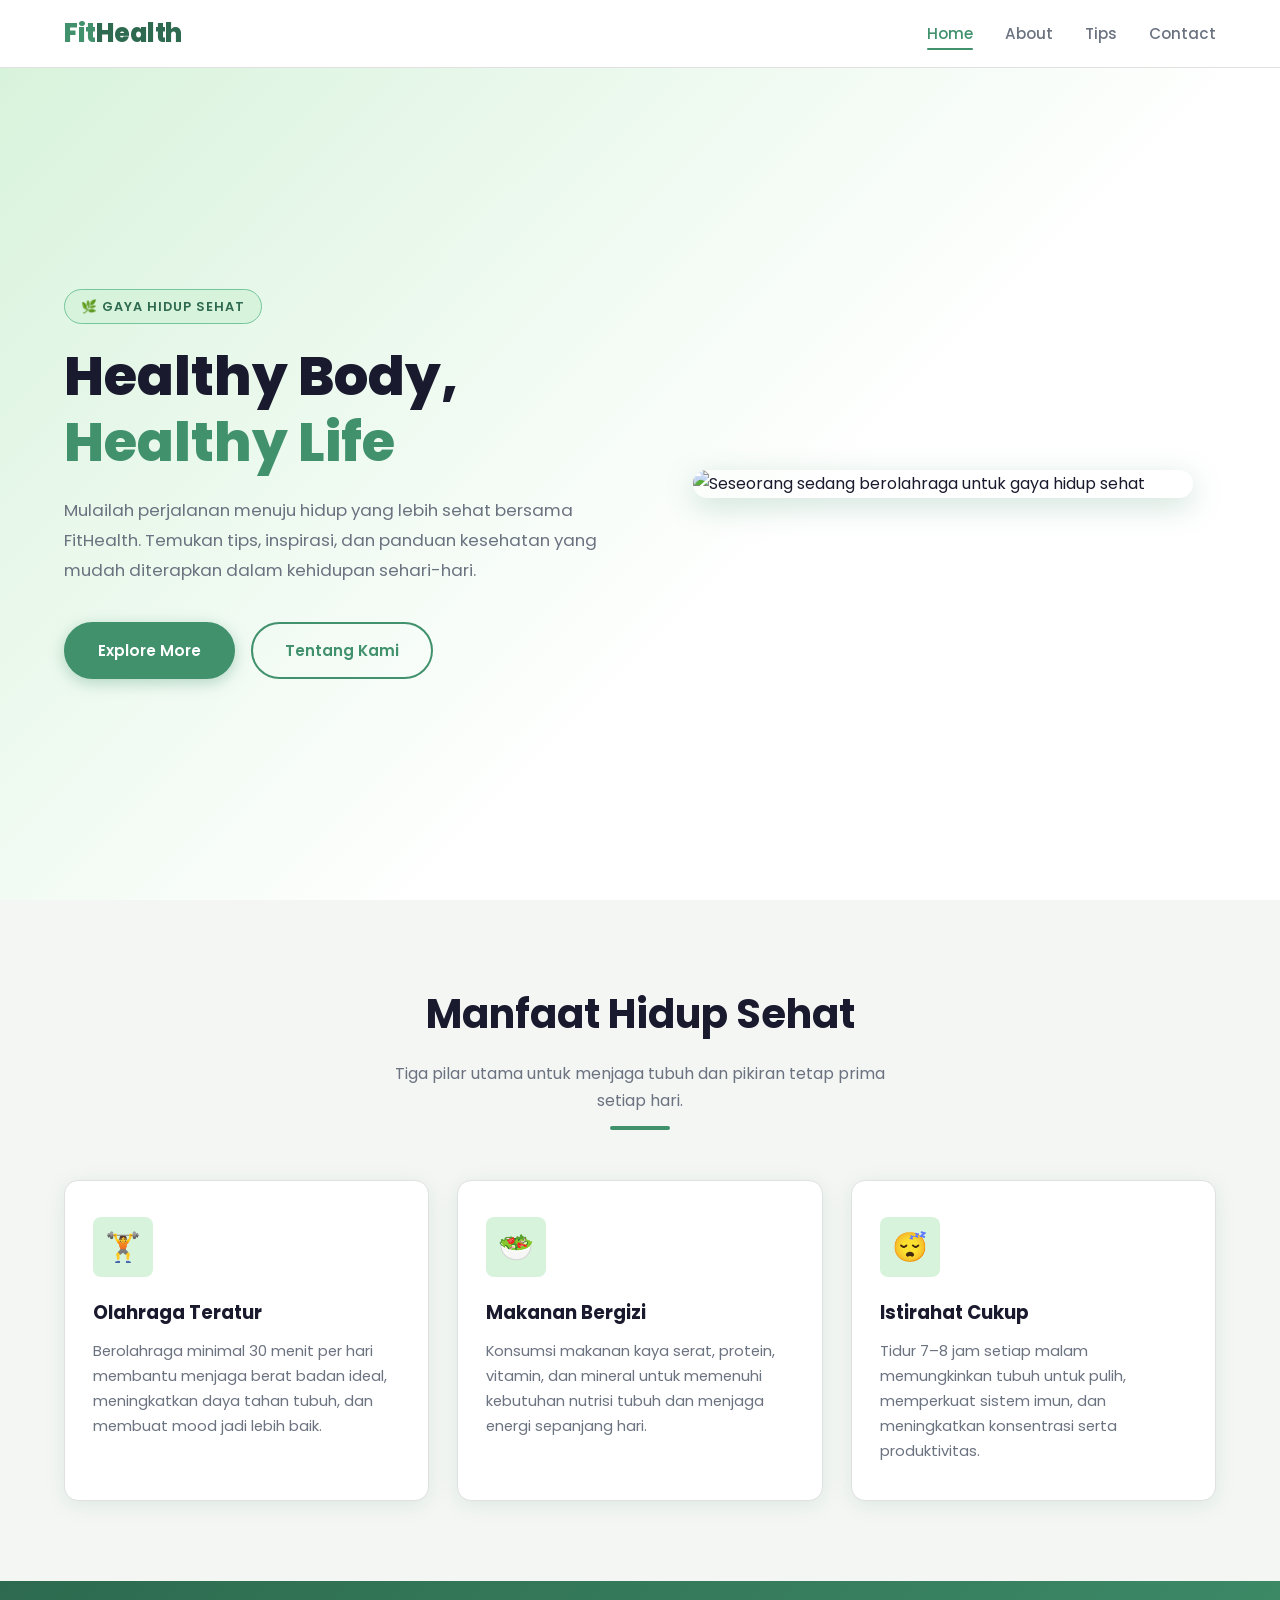
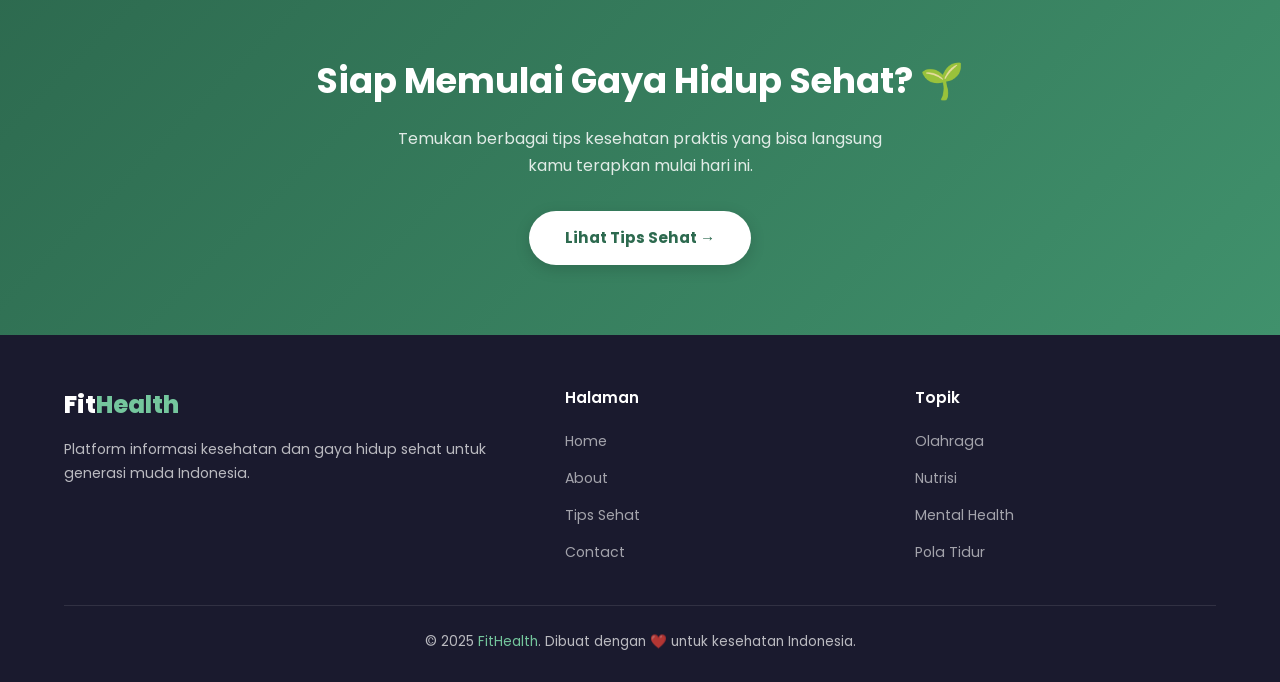
==== index.html @ b60442c7 "first commit" ====
<!DOCTYPE html>
<html lang="id">
<head>
  <meta charset="UTF-8" />
  <meta name="viewport" content="width=device-width, initial-scale=1.0" />
  <title>FitHealth - Healthy Body, Healthy Life</title>
  <!-- Favicon emoji -->
  <link rel="icon" href="data:image/svg+xml,<svg xmlns='http://www.w3.org/2000/svg' viewBox='0 0 100 100'><text y='.9em' font-size='90'>🌿</text></svg>" />
  <!-- Google Fonts -->
  <link rel="preconnect" href="https://fonts.googleapis.com" />
  <link rel="preconnect" href="https://fonts.gstatic.com" crossorigin />
  <link href="https://fonts.googleapis.com/css2?family=Poppins:wght@300;400;500;600;700;800&display=swap" rel="stylesheet" />
  <!-- File CSS utama -->
  <link rel="stylesheet" href="style.css" />
</head>
<body>

  <!-- =============================================
       NAVBAR
       ============================================= -->
  <nav class="navbar">
    <!-- Logo -->
    <a href="index.html" class="navbar-logo">Fit<span>Health</span></a>

    <!-- Menu navigasi -->
    <ul class="navbar-menu">
      <li><a href="index.html">Home</a></li>
      <li><a href="about.html">About</a></li>
      <li><a href="tips.html">Tips</a></li>
      <li><a href="contact.html">Contact</a></li>
    </ul>

    <!-- Tombol hamburger untuk mobile -->
    <div class="hamburger" aria-label="Toggle Menu">
      <span></span>
      <span></span>
      <span></span>
    </div>
  </nav>


  <!-- =============================================
       HERO SECTION
       ============================================= -->
  <section class="hero">
    <!-- Teks utama hero -->
    <div class="hero-content">
      <div class="hero-badge">🌿 Gaya Hidup Sehat</div>
      <h1>
        Healthy Body,<br />
        <span class="highlight">Healthy Life</span>
      </h1>
      <p>
        Mulailah perjalanan menuju hidup yang lebih sehat bersama FitHealth.
        Temukan tips, inspirasi, dan panduan kesehatan yang mudah diterapkan
        dalam kehidupan sehari-hari.
      </p>
      <!-- Tombol CTA -->
      <a href="tips.html" class="btn-primary">Explore More</a>
      <a href="about.html" class="btn-outline">Tentang Kami</a>
    </div>

    <!-- Gambar hero: foto orang berolahraga -->
    <div class="hero-image">
      <img
        src="https://images.unsplash.com/photo-1571019613454-1cb2f99b2d8b?w=600&q=80&fit=crop"
        alt="Seseorang sedang berolahraga untuk gaya hidup sehat"
        loading="eager"
      />
    </div>
  </section>


  <!-- =============================================
       SECTION: MANFAAT HIDUP SEHAT
       ============================================= -->
  <section class="benefits">
    <!-- Judul section -->
    <div class="section-title">
      <h2>Manfaat Hidup Sehat</h2>
      <p>Tiga pilar utama untuk menjaga tubuh dan pikiran tetap prima setiap hari.</p>
      <div class="section-line"></div>
    </div>

    <!-- 3 Card Manfaat -->
    <div class="cards-grid">

      <!-- Card 1: Olahraga -->
      <div class="card">
        <div class="card-icon">🏋️</div>
        <h3>Olahraga Teratur</h3>
        <p>
          Berolahraga minimal 30 menit per hari membantu menjaga berat badan ideal,
          meningkatkan daya tahan tubuh, dan membuat mood jadi lebih baik.
        </p>
      </div>

      <!-- Card 2: Nutrisi -->
      <div class="card">
        <div class="card-icon">🥗</div>
        <h3>Makanan Bergizi</h3>
        <p>
          Konsumsi makanan kaya serat, protein, vitamin, dan mineral untuk memenuhi
          kebutuhan nutrisi tubuh dan menjaga energi sepanjang hari.
        </p>
      </div>

      <!-- Card 3: Istirahat -->
      <div class="card">
        <div class="card-icon">😴</div>
        <h3>Istirahat Cukup</h3>
        <p>
          Tidur 7–8 jam setiap malam memungkinkan tubuh untuk pulih, memperkuat
          sistem imun, dan meningkatkan konsentrasi serta produktivitas.
        </p>
      </div>

    </div>
  </section>


  <!-- =============================================
       SECTION: CALL TO ACTION (CTA Kecil)
       ============================================= -->
  <section style="background: linear-gradient(135deg, var(--green-dark), var(--green-main)); color: white; text-align: center; padding: 70px 5%;">
    <h2 style="font-size: clamp(1.6rem, 3vw, 2.2rem); font-weight: 700; margin-bottom: 14px;">
      Siap Memulai Gaya Hidup Sehat? 🌱
    </h2>
    <p style="font-size: 1rem; opacity: 0.85; max-width: 500px; margin: 0 auto 32px;">
      Temukan berbagai tips kesehatan praktis yang bisa langsung kamu terapkan mulai hari ini.
    </p>
    <a href="tips.html" style="
      display: inline-block;
      background: white;
      color: var(--green-dark);
      font-family: var(--font);
      font-weight: 700;
      font-size: 0.95rem;
      padding: 14px 36px;
      border-radius: 50px;
      transition: all 0.3s ease;
      box-shadow: 0 4px 15px rgba(0,0,0,0.15);
    "
    onmouseover="this.style.transform='translateY(-3px)'; this.style.boxShadow='0 8px 25px rgba(0,0,0,0.2)'"
    onmouseout="this.style.transform='translateY(0)'; this.style.boxShadow='0 4px 15px rgba(0,0,0,0.15)'">
      Lihat Tips Sehat →
    </a>
  </section>


  <!-- =============================================
       FOOTER
       ============================================= -->
  <footer>
    <div class="footer-top">
      <!-- Brand -->
      <div class="footer-brand">
        <div class="logo">Fit<span>Health</span></div>
        <p>Platform informasi kesehatan dan gaya hidup sehat untuk generasi muda Indonesia.</p>
      </div>

      <!-- Navigasi -->
      <div class="footer-col">
        <h4>Halaman</h4>
        <ul>
          <li><a href="index.html">Home</a></li>
          <li><a href="about.html">About</a></li>
          <li><a href="tips.html">Tips Sehat</a></li>
          <li><a href="contact.html">Contact</a></li>
        </ul>
      </div>

      <!-- Topik -->
      <div class="footer-col">
        <h4>Topik</h4>
        <ul>
          <li><a href="tips.html">Olahraga</a></li>
          <li><a href="tips.html">Nutrisi</a></li>
          <li><a href="tips.html">Mental Health</a></li>
          <li><a href="tips.html">Pola Tidur</a></li>
        </ul>
      </div>
    </div>

    <!-- Copyright -->
    <div class="footer-bottom">
      <p>&copy; 2025 <span>FitHealth</span>. Dibuat dengan ❤️ untuk kesehatan Indonesia.</p>
    </div>
  </footer>


  <!-- File JavaScript utama -->
  <script src="script.js"></script>
</body>
</html>
---- style.css ----
/* =============================================
   FitHealth - Main Stylesheet
   Warna utama: Hijau, Putih, Abu-abu muda
   Font: Poppins (Google Fonts)
   ============================================= */

/* --- Import Font --- */
@import url('https://fonts.googleapis.com/css2?family=Poppins:wght@300;400;500;600;700;800&display=swap');

/* --- CSS Variables (Variabel Warna & Font) --- */
:root {
  --green-dark:    #2d6a4f;
  --green-main:    #40916c;
  --green-light:   #74c69d;
  --green-pale:    #d8f3dc;
  --white:         #ffffff;
  --gray-light:    #f4f6f4;
  --gray-mid:      #e0e0e0;
  --gray-text:     #6b7280;
  --dark:          #1a1a2e;
  --shadow:        0 4px 20px rgba(64, 145, 108, 0.12);
  --shadow-hover:  0 8px 30px rgba(64, 145, 108, 0.25);
  --radius:        14px;
  --radius-sm:     8px;
  --transition:    all 0.3s ease;
  --font:          'Poppins', sans-serif;
}

/* --- Reset & Base --- */
*, *::before, *::after {
  margin: 0;
  padding: 0;
  box-sizing: border-box;
}

html {
  scroll-behavior: smooth;
}

body {
  font-family: var(--font);
  background-color: var(--white);
  color: var(--dark);
  line-height: 1.7;
  overflow-x: hidden;
}

img {
  max-width: 100%;
  display: block;
}

a {
  text-decoration: none;
  color: inherit;
}

ul {
  list-style: none;
}

/* =============================================
   NAVBAR
   ============================================= */
.navbar {
  position: sticky;
  top: 0;
  z-index: 1000;
  background: rgba(255, 255, 255, 0.95);
  backdrop-filter: blur(10px);
  -webkit-backdrop-filter: blur(10px);
  border-bottom: 1px solid var(--gray-mid);
  padding: 0 5%;
  display: flex;
  align-items: center;
  justify-content: space-between;
  height: 68px;
  transition: var(--transition);
}

/* Efek navbar saat di-scroll (ditambah via JS) */
.navbar.scrolled {
  box-shadow: 0 2px 20px rgba(0, 0, 0, 0.08);
}

/* Logo */
.navbar-logo {
  font-size: 1.6rem;
  font-weight: 800;
  color: var(--green-main);
  letter-spacing: -0.5px;
}

.navbar-logo span {
  color: var(--green-dark);
}

/* Menu navigasi */
.navbar-menu {
  display: flex;
  gap: 2rem;
  align-items: center;
}

.navbar-menu a {
  font-size: 0.95rem;
  font-weight: 500;
  color: var(--gray-text);
  padding: 6px 0;
  position: relative;
  transition: var(--transition);
}

/* Garis bawah aktif/hover pada menu */
.navbar-menu a::after {
  content: '';
  position: absolute;
  bottom: 0;
  left: 0;
  width: 0;
  height: 2px;
  background: var(--green-main);
  border-radius: 2px;
  transition: width 0.3s ease;
}

.navbar-menu a:hover,
.navbar-menu a.active {
  color: var(--green-main);
}

.navbar-menu a:hover::after,
.navbar-menu a.active::after {
  width: 100%;
}

/* Hamburger menu (mobile) */
.hamburger {
  display: none;
  flex-direction: column;
  gap: 5px;
  cursor: pointer;
  padding: 4px;
}

.hamburger span {
  display: block;
  width: 25px;
  height: 3px;
  background: var(--green-dark);
  border-radius: 3px;
  transition: var(--transition);
}

/* Animasi hamburger saat terbuka */
.hamburger.open span:nth-child(1) {
  transform: translateY(8px) rotate(45deg);
}

.hamburger.open span:nth-child(2) {
  opacity: 0;
}

.hamburger.open span:nth-child(3) {
  transform: translateY(-8px) rotate(-45deg);
}

/* =============================================
   HERO SECTION (index.html)
   ============================================= */
.hero {
  min-height: calc(100vh - 68px);
  background: linear-gradient(135deg, var(--green-pale) 0%, var(--white) 60%);
  display: flex;
  align-items: center;
  padding: 60px 5%;
  gap: 60px;
}

.hero-content {
  flex: 1;
  max-width: 560px;
}

.hero-badge {
  display: inline-block;
  background: var(--green-pale);
  color: var(--green-dark);
  font-size: 0.8rem;
  font-weight: 600;
  letter-spacing: 1px;
  text-transform: uppercase;
  padding: 6px 16px;
  border-radius: 50px;
  margin-bottom: 20px;
  border: 1px solid var(--green-light);
}

.hero h1 {
  font-size: clamp(2.2rem, 5vw, 3.4rem);
  font-weight: 800;
  line-height: 1.2;
  color: var(--dark);
  margin-bottom: 20px;
}

.hero h1 .highlight {
  color: var(--green-main);
}

.hero p {
  font-size: 1.05rem;
  color: var(--gray-text);
  margin-bottom: 36px;
  line-height: 1.8;
}

/* Tombol CTA */
.btn-primary {
  display: inline-block;
  background: var(--green-main);
  color: var(--white);
  font-family: var(--font);
  font-size: 0.95rem;
  font-weight: 600;
  padding: 14px 32px;
  border-radius: 50px;
  border: 2px solid var(--green-main);
  cursor: pointer;
  transition: var(--transition);
  box-shadow: 0 4px 15px rgba(64, 145, 108, 0.35);
}

.btn-primary:hover {
  background: var(--green-dark);
  border-color: var(--green-dark);
  transform: translateY(-2px);
  box-shadow: 0 8px 25px rgba(64, 145, 108, 0.4);
}

.btn-outline {
  display: inline-block;
  background: transparent;
  color: var(--green-main);
  font-family: var(--font);
  font-size: 0.95rem;
  font-weight: 600;
  padding: 14px 32px;
  border-radius: 50px;
  border: 2px solid var(--green-main);
  cursor: pointer;
  transition: var(--transition);
  margin-left: 12px;
}

.btn-outline:hover {
  background: var(--green-pale);
  transform: translateY(-2px);
}

/* Gambar hero */
.hero-image {
  flex: 1;
  display: flex;
  justify-content: center;
  align-items: center;
}

.hero-image img {
  width: 100%;
  max-width: 500px;
  border-radius: 24px;
  box-shadow: var(--shadow-hover);
  object-fit: cover;
}

/* Ilustrasi SVG hero (jika tidak ada gambar) */
.hero-illustration {
  width: 100%;
  max-width: 480px;
  background: linear-gradient(135deg, var(--green-pale), var(--green-light));
  border-radius: 24px;
  aspect-ratio: 4/3;
  display: flex;
  align-items: center;
  justify-content: center;
  font-size: 8rem;
  box-shadow: var(--shadow-hover);
}

/* =============================================
   SECTION UMUM
   ============================================= */
section {
  padding: 80px 5%;
}

.section-title {
  text-align: center;
  margin-bottom: 50px;
}

.section-title h2 {
  font-size: clamp(1.8rem, 3.5vw, 2.5rem);
  font-weight: 700;
  color: var(--dark);
  margin-bottom: 12px;
}

.section-title p {
  font-size: 1rem;
  color: var(--gray-text);
  max-width: 520px;
  margin: 0 auto;
}

.section-line {
  width: 60px;
  height: 4px;
  background: var(--green-main);
  border-radius: 4px;
  margin: 12px auto 0;
}

/* =============================================
   CARDS (Manfaat & Tips)
   ============================================= */
.cards-grid {
  display: grid;
  grid-template-columns: repeat(auto-fit, minmax(280px, 1fr));
  gap: 28px;
}

.card {
  background: var(--white);
  border-radius: var(--radius);
  padding: 36px 28px;
  box-shadow: var(--shadow);
  border: 1px solid var(--gray-mid);
  transition: var(--transition);
  /* Animasi muncul saat scroll */
  opacity: 0;
  transform: translateY(30px);
}

/* Class ditambahkan oleh JS saat card terlihat */
.card.visible {
  opacity: 1;
  transform: translateY(0);
  transition: opacity 0.5s ease, transform 0.5s ease, box-shadow 0.3s ease;
}

.card:hover {
  transform: translateY(-6px);
  box-shadow: var(--shadow-hover);
  border-color: var(--green-light);
}

.card-icon {
  width: 60px;
  height: 60px;
  background: var(--green-pale);
  border-radius: var(--radius-sm);
  display: flex;
  align-items: center;
  justify-content: center;
  font-size: 1.8rem;
  margin-bottom: 20px;
  transition: var(--transition);
}

.card:hover .card-icon {
  background: var(--green-light);
  transform: scale(1.1);
}

.card h3 {
  font-size: 1.15rem;
  font-weight: 700;
  color: var(--dark);
  margin-bottom: 10px;
}

.card p {
  font-size: 0.92rem;
  color: var(--gray-text);
  line-height: 1.7;
}

/* =============================================
   BENEFITS SECTION (Latar abu-abu muda)
   ============================================= */
.benefits {
  background: var(--gray-light);
}

/* =============================================
   ABOUT PAGE
   ============================================= */
.page-hero {
  background: linear-gradient(135deg, var(--green-dark) 0%, var(--green-main) 100%);
  color: var(--white);
  padding: 80px 5% 60px;
  text-align: center;
}

.page-hero h1 {
  font-size: clamp(2rem, 4vw, 3rem);
  font-weight: 800;
  margin-bottom: 14px;
}

.page-hero p {
  font-size: 1.05rem;
  opacity: 0.85;
  max-width: 540px;
  margin: 0 auto;
}

/* Konten about */
.about-content {
  display: flex;
  align-items: center;
  gap: 60px;
  padding: 80px 5%;
}

.about-text {
  flex: 1;
}

.about-text h2 {
  font-size: 1.9rem;
  font-weight: 700;
  color: var(--dark);
  margin-bottom: 16px;
}

.about-text h2 span {
  color: var(--green-main);
}

.about-text p {
  font-size: 0.97rem;
  color: var(--gray-text);
  margin-bottom: 16px;
  line-height: 1.8;
}

.about-image {
  flex: 1;
  display: flex;
  justify-content: center;
}

.about-image .img-box {
  width: 100%;
  max-width: 420px;
  aspect-ratio: 1;
  background: linear-gradient(135deg, var(--green-pale), var(--green-light));
  border-radius: 24px;
  display: flex;
  align-items: center;
  justify-content: center;
  font-size: 7rem;
  box-shadow: var(--shadow-hover);
}

/* Stats kecil */
.about-stats {
  display: grid;
  grid-template-columns: repeat(3, 1fr);
  gap: 24px;
  padding: 50px 5%;
  background: var(--gray-light);
  text-align: center;
}

.stat-item h3 {
  font-size: 2rem;
  font-weight: 800;
  color: var(--green-main);
}

.stat-item p {
  font-size: 0.88rem;
  color: var(--gray-text);
  margin-top: 4px;
}

/* =============================================
   TIPS PAGE
   ============================================= */
.tips-grid {
  display: grid;
  grid-template-columns: repeat(auto-fit, minmax(260px, 1fr));
  gap: 28px;
  padding: 60px 5%;
}

.tip-card {
  background: var(--white);
  border-radius: var(--radius);
  padding: 32px 24px;
  box-shadow: var(--shadow);
  border: 1px solid var(--gray-mid);
  border-top: 4px solid var(--green-main);
  transition: var(--transition);
  opacity: 0;
  transform: translateY(30px);
}

.tip-card.visible {
  opacity: 1;
  transform: translateY(0);
  transition: opacity 0.5s ease, transform 0.5s ease, box-shadow 0.3s ease;
}

.tip-card:hover {
  transform: translateY(-8px);
  box-shadow: var(--shadow-hover);
  border-top-color: var(--green-dark);
}

.tip-card .tip-number {
  font-size: 0.78rem;
  font-weight: 700;
  color: var(--green-main);
  letter-spacing: 1.5px;
  text-transform: uppercase;
  margin-bottom: 8px;
}

.tip-card .tip-icon {
  font-size: 2.5rem;
  margin-bottom: 16px;
}

.tip-card h3 {
  font-size: 1.1rem;
  font-weight: 700;
  color: var(--dark);
  margin-bottom: 10px;
}

.tip-card p {
  font-size: 0.9rem;
  color: var(--gray-text);
  line-height: 1.7;
}

/* =============================================
   CONTACT PAGE
   ============================================= */
.contact-wrapper {
  display: grid;
  grid-template-columns: 1fr 1.5fr;
  gap: 60px;
  padding: 80px 5%;
  align-items: start;
}

.contact-info h2 {
  font-size: 1.8rem;
  font-weight: 700;
  color: var(--dark);
  margin-bottom: 14px;
}

.contact-info h2 span {
  color: var(--green-main);
}

.contact-info p {
  font-size: 0.95rem;
  color: var(--gray-text);
  line-height: 1.8;
  margin-bottom: 28px;
}

.contact-detail {
  display: flex;
  flex-direction: column;
  gap: 16px;
  margin-bottom: 32px;
}

.contact-detail-item {
  display: flex;
  align-items: center;
  gap: 14px;
}

.contact-detail-item .icon {
  width: 44px;
  height: 44px;
  background: var(--green-pale);
  border-radius: var(--radius-sm);
  display: flex;
  align-items: center;
  justify-content: center;
  font-size: 1.2rem;
  flex-shrink: 0;
}

.contact-detail-item span {
  font-size: 0.92rem;
  color: var(--gray-text);
}

/* Sosial media */
.social-links {
  display: flex;
  gap: 12px;
}

.social-link {
  width: 42px;
  height: 42px;
  background: var(--gray-light);
  border-radius: 50%;
  display: flex;
  align-items: center;
  justify-content: center;
  font-size: 1.1rem;
  transition: var(--transition);
  border: 1px solid var(--gray-mid);
  cursor: pointer;
}

.social-link:hover {
  background: var(--green-main);
  color: var(--white);
  transform: translateY(-3px);
  box-shadow: 0 6px 15px rgba(64, 145, 108, 0.35);
}

/* Form */
.contact-form {
  background: var(--white);
  border-radius: var(--radius);
  padding: 40px;
  box-shadow: var(--shadow);
  border: 1px solid var(--gray-mid);
}

.form-group {
  margin-bottom: 22px;
}

.form-group label {
  display: block;
  font-size: 0.88rem;
  font-weight: 600;
  color: var(--dark);
  margin-bottom: 8px;
}

.form-group input,
.form-group textarea {
  width: 100%;
  padding: 13px 16px;
  border: 1.5px solid var(--gray-mid);
  border-radius: var(--radius-sm);
  font-family: var(--font);
  font-size: 0.93rem;
  color: var(--dark);
  background: var(--gray-light);
  transition: var(--transition);
  outline: none;
  resize: vertical;
}

.form-group input:focus,
.form-group textarea:focus {
  border-color: var(--green-main);
  background: var(--white);
  box-shadow: 0 0 0 3px rgba(64, 145, 108, 0.1);
}

.form-group textarea {
  min-height: 130px;
}

/* Tombol submit */
.btn-submit {
  width: 100%;
  padding: 15px;
  background: var(--green-main);
  color: var(--white);
  font-family: var(--font);
  font-size: 1rem;
  font-weight: 600;
  border: none;
  border-radius: 50px;
  cursor: pointer;
  transition: var(--transition);
  box-shadow: 0 4px 15px rgba(64, 145, 108, 0.3);
}

.btn-submit:hover {
  background: var(--green-dark);
  transform: translateY(-2px);
  box-shadow: 0 8px 25px rgba(64, 145, 108, 0.4);
}

.btn-submit:active {
  transform: translateY(0);
}

/* =============================================
   FOOTER
   ============================================= */
footer {
  background: var(--dark);
  color: rgba(255, 255, 255, 0.7);
  padding: 50px 5% 28px;
}

.footer-top {
  display: grid;
  grid-template-columns: 1.5fr 1fr 1fr;
  gap: 50px;
  margin-bottom: 40px;
}

.footer-brand .logo {
  font-size: 1.5rem;
  font-weight: 800;
  color: var(--white);
  margin-bottom: 12px;
}

.footer-brand .logo span {
  color: var(--green-light);
}

.footer-brand p {
  font-size: 0.88rem;
  line-height: 1.7;
}

.footer-col h4 {
  font-size: 0.95rem;
  font-weight: 600;
  color: var(--white);
  margin-bottom: 16px;
}

.footer-col ul {
  display: flex;
  flex-direction: column;
  gap: 10px;
}

.footer-col ul a {
  font-size: 0.88rem;
  color: rgba(255, 255, 255, 0.6);
  transition: var(--transition);
}

.footer-col ul a:hover {
  color: var(--green-light);
  padding-left: 4px;
}

.footer-bottom {
  border-top: 1px solid rgba(255, 255, 255, 0.1);
  padding-top: 24px;
  text-align: center;
  font-size: 0.85rem;
}

.footer-bottom span {
  color: var(--green-light);
}

/* =============================================
   ALERT / NOTIFIKASI
   ============================================= */
.alert-toast {
  position: fixed;
  bottom: 30px;
  right: 30px;
  background: var(--green-dark);
  color: var(--white);
  padding: 16px 24px;
  border-radius: var(--radius-sm);
  font-size: 0.92rem;
  font-weight: 500;
  box-shadow: 0 8px 25px rgba(0,0,0,0.2);
  z-index: 9999;
  display: flex;
  align-items: center;
  gap: 10px;
  /* Animasi muncul */
  animation: slideInToast 0.4s ease forwards;
}

@keyframes slideInToast {
  from { opacity: 0; transform: translateX(60px); }
  to   { opacity: 1; transform: translateX(0); }
}

.alert-toast.hide {
  animation: slideOutToast 0.4s ease forwards;
}

@keyframes slideOutToast {
  from { opacity: 1; transform: translateX(0); }
  to   { opacity: 0; transform: translateX(60px); }
}

/* =============================================
   RESPONSIVE - MOBILE
   ============================================= */
@media (max-width: 768px) {
  /* Navbar mobile */
  .hamburger {
    display: flex;
  }

  .navbar-menu {
    position: fixed;
    top: 68px;
    left: 0;
    right: 0;
    background: var(--white);
    flex-direction: column;
    padding: 24px 5%;
    gap: 0;
    border-bottom: 1px solid var(--gray-mid);
    box-shadow: 0 8px 20px rgba(0,0,0,0.08);
    /* Sembunyikan menu mobile secara default */
    display: none;
  }

  .navbar-menu.open {
    display: flex;
  }

  .navbar-menu a {
    padding: 14px 0;
    border-bottom: 1px solid var(--gray-mid);
    width: 100%;
  }

  .navbar-menu a:last-child {
    border-bottom: none;
  }

  /* Hero mobile */
  .hero {
    flex-direction: column;
    padding: 50px 5%;
    text-align: center;
    min-height: auto;
    gap: 40px;
  }

  .hero-content {
    max-width: 100%;
  }

  .btn-outline {
    margin-left: 0;
    margin-top: 12px;
    display: block;
    text-align: center;
  }

  /* About mobile */
  .about-content {
    flex-direction: column;
    padding: 50px 5%;
    gap: 36px;
  }

  .about-stats {
    grid-template-columns: 1fr;
  }

  /* Contact mobile */
  .contact-wrapper {
    grid-template-columns: 1fr;
    padding: 50px 5%;
    gap: 36px;
  }

  /* Footer mobile */
  .footer-top {
    grid-template-columns: 1fr;
    gap: 28px;
  }
}
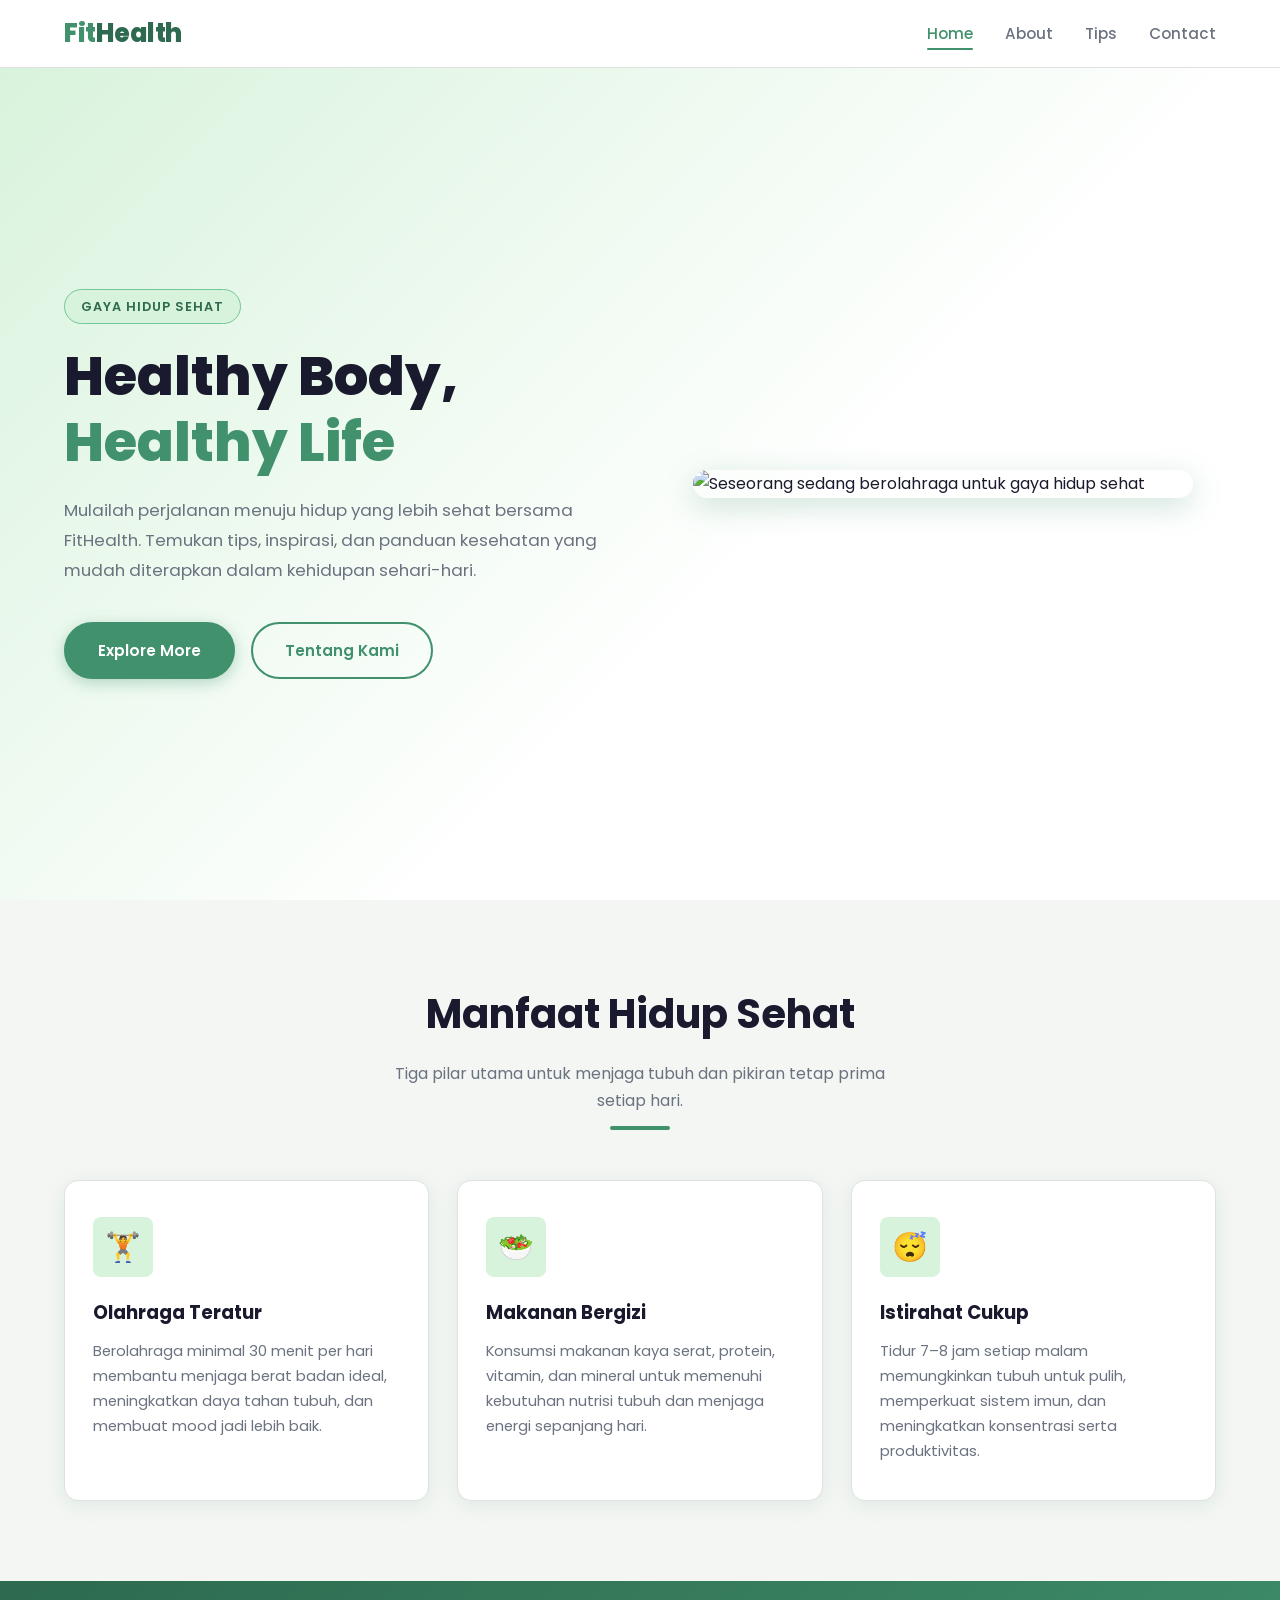
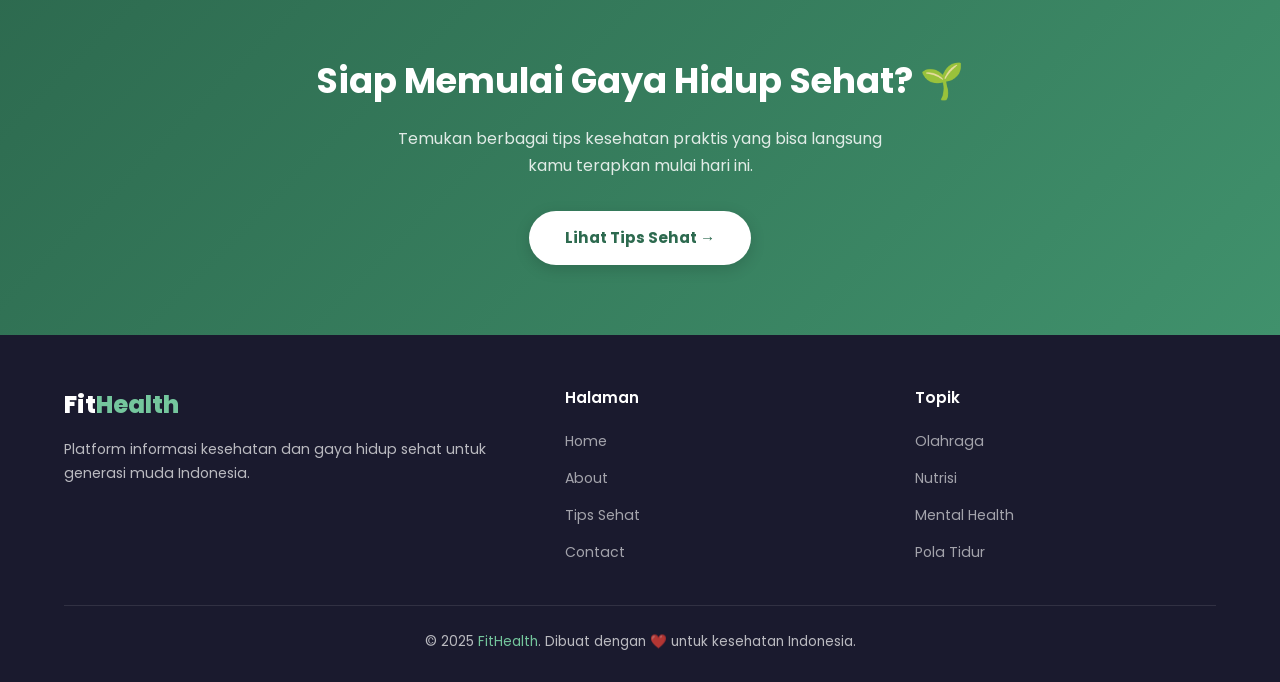
==== commit ee53d28a: "index" ====
--- a/index.html
+++ b/index.html
@@ -45,7 +45,7 @@
   <section class="hero">
     <!-- Teks utama hero -->
     <div class="hero-content">
-      <div class="hero-badge">🌿 Gaya Hidup Sehat</div>
+      <div class="hero-badge"> Gaya Hidup Sehat</div>
       <h1>
         Healthy Body,<br />
         <span class="highlight">Healthy Life</span>
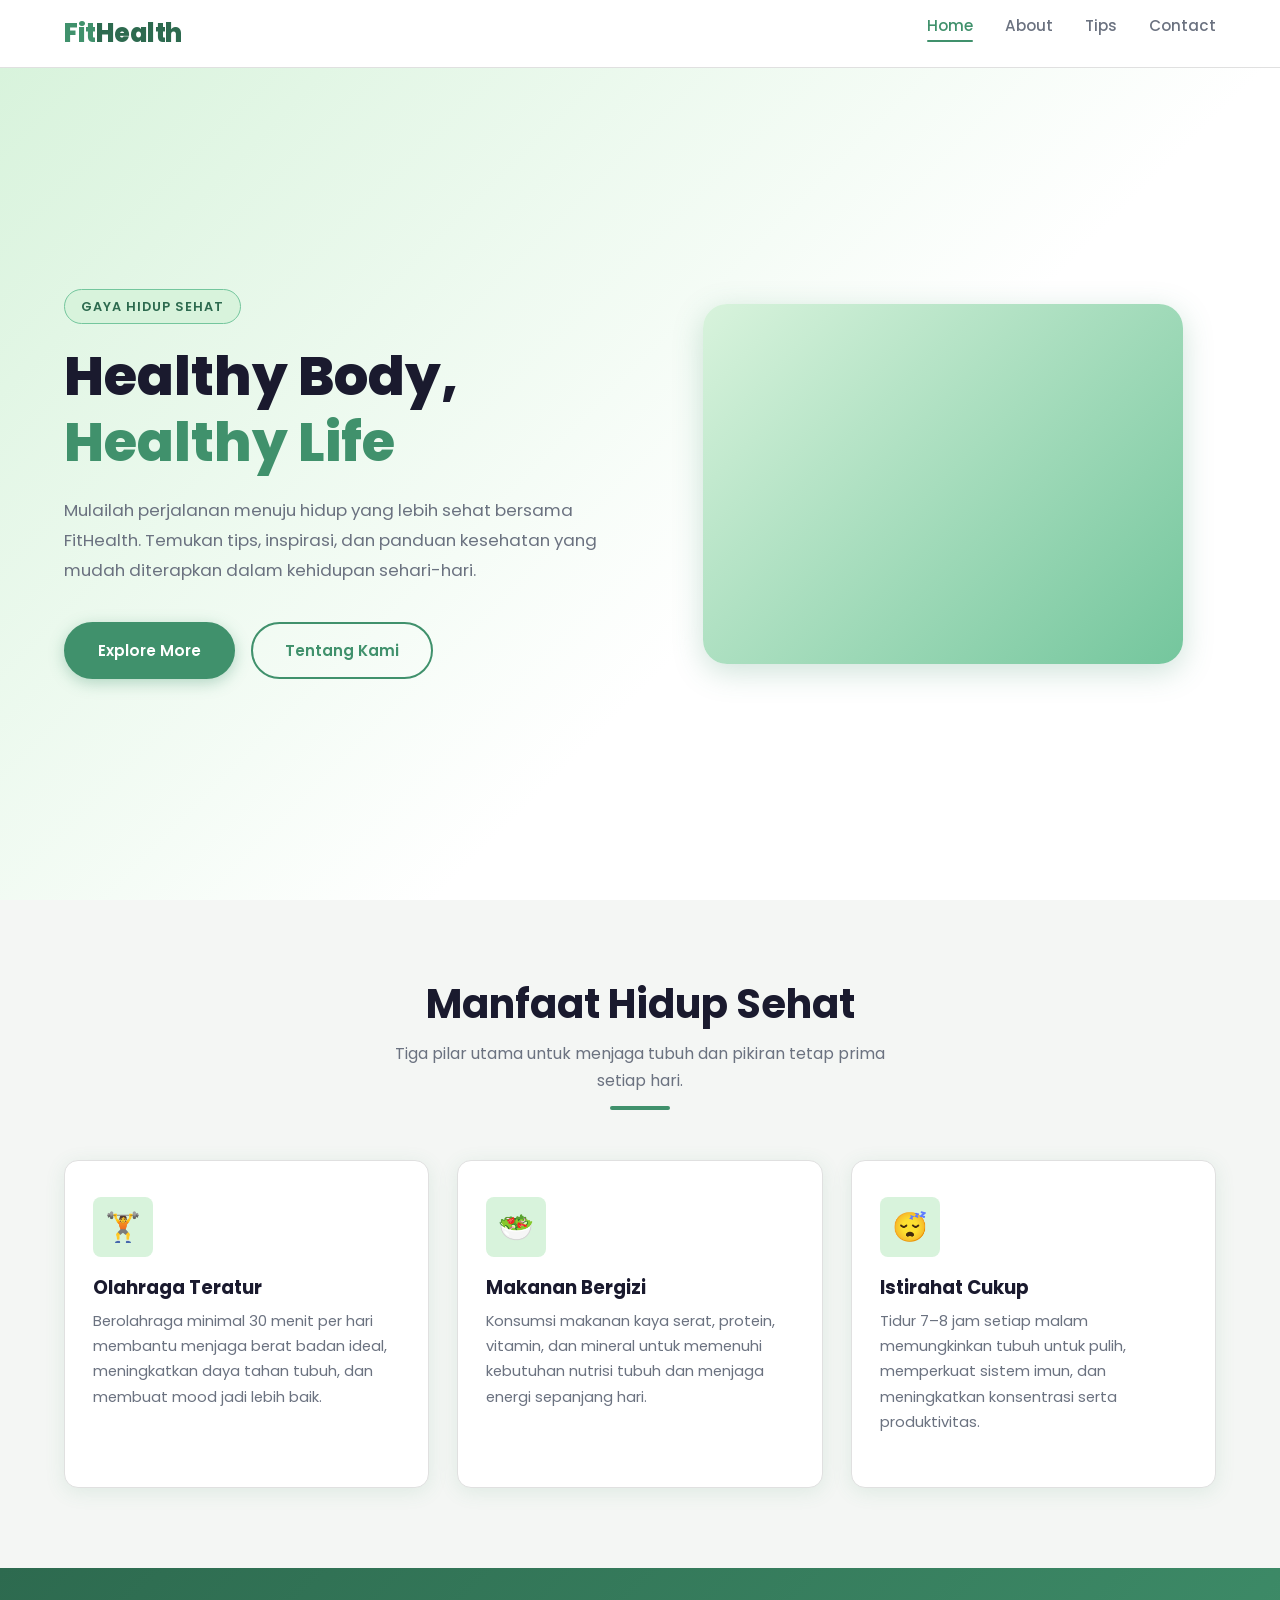
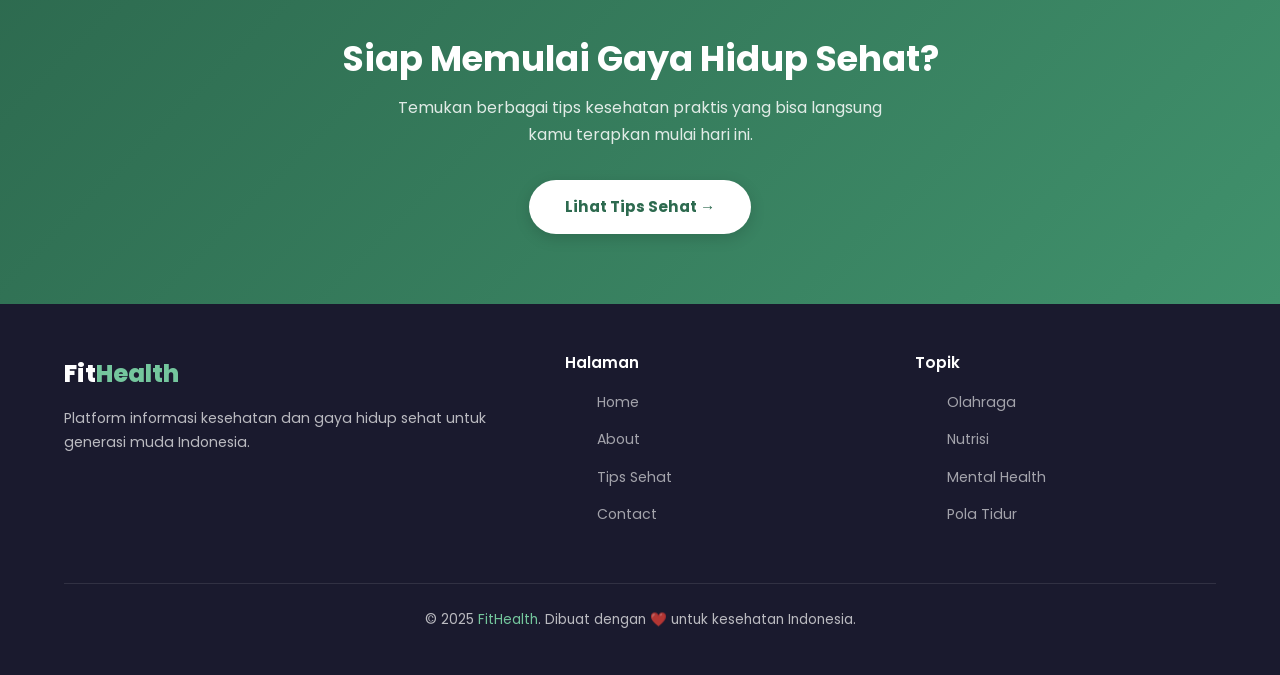
==== commit 134c918c: "index" ====
--- a/index.html
+++ b/index.html
@@ -10,19 +10,16 @@
   <link rel="preconnect" href="https://fonts.googleapis.com" />
   <link rel="preconnect" href="https://fonts.gstatic.com" crossorigin />
   <link href="https://fonts.googleapis.com/css2?family=Poppins:wght@300;400;500;600;700;800&display=swap" rel="stylesheet" />
+  <link href="https://cdn.jsdelivr.net/npm/bootstrap@5.3.8/dist/css/bootstrap.min.css" rel="stylesheet" integrity="sha384-sRIl4kxILFvY47J16cr9ZwB07vP4J8+LH7qKQnuqkuIAvNWLzeN8tE5YBujZqJLB" crossorigin="anonymous">
   <!-- File CSS utama -->
   <link rel="stylesheet" href="style.css" />
 </head>
 <body>
 
-  <!-- =============================================
-       NAVBAR
-       ============================================= -->
-  <nav class="navbar">
-    <!-- Logo -->
+  <nav class="navbar text-white">
+
     <a href="index.html" class="navbar-logo">Fit<span>Health</span></a>
 
-    <!-- Menu navigasi -->
     <ul class="navbar-menu">
       <li><a href="index.html">Home</a></li>
       <li><a href="about.html">About</a></li>
@@ -30,7 +27,6 @@
       <li><a href="contact.html">Contact</a></li>
     </ul>
 
-    <!-- Tombol hamburger untuk mobile -->
     <div class="hamburger" aria-label="Toggle Menu">
       <span></span>
       <span></span>
@@ -39,9 +35,6 @@
   </nav>
 
 
-  <!-- =============================================
-       HERO SECTION
-       ============================================= -->
   <section class="hero">
     <!-- Teks utama hero -->
     <div class="hero-content">
@@ -55,37 +48,28 @@
         Temukan tips, inspirasi, dan panduan kesehatan yang mudah diterapkan
         dalam kehidupan sehari-hari.
       </p>
-      <!-- Tombol CTA -->
+
       <a href="tips.html" class="btn-primary">Explore More</a>
       <a href="about.html" class="btn-outline">Tentang Kami</a>
     </div>
 
-    <!-- Gambar hero: foto orang berolahraga -->
     <div class="hero-image">
-      <img
-        src="https://images.unsplash.com/photo-1571019613454-1cb2f99b2d8b?w=600&q=80&fit=crop"
-        alt="Seseorang sedang berolahraga untuk gaya hidup sehat"
-        loading="eager"
-      />
+      <div class="hero-illustration" role="img" aria-label="Ilustrasi kesehatan">
+
+      </div>
     </div>
   </section>
 
+  <section class="benefits">
 
-  <!-- =============================================
-       SECTION: MANFAAT HIDUP SEHAT
-       ============================================= -->
-  <section class="benefits">
-    <!-- Judul section -->
     <div class="section-title">
       <h2>Manfaat Hidup Sehat</h2>
       <p>Tiga pilar utama untuk menjaga tubuh dan pikiran tetap prima setiap hari.</p>
       <div class="section-line"></div>
     </div>
 
-    <!-- 3 Card Manfaat -->
     <div class="cards-grid">
 
-      <!-- Card 1: Olahraga -->
       <div class="card">
         <div class="card-icon">🏋️</div>
         <h3>Olahraga Teratur</h3>
@@ -95,7 +79,6 @@
         </p>
       </div>
 
-      <!-- Card 2: Nutrisi -->
       <div class="card">
         <div class="card-icon">🥗</div>
         <h3>Makanan Bergizi</h3>
@@ -105,7 +88,6 @@
         </p>
       </div>
 
-      <!-- Card 3: Istirahat -->
       <div class="card">
         <div class="card-icon">😴</div>
         <h3>Istirahat Cukup</h3>
@@ -119,12 +101,9 @@
   </section>
 
 
-  <!-- =============================================
-       SECTION: CALL TO ACTION (CTA Kecil)
-       ============================================= -->
   <section style="background: linear-gradient(135deg, var(--green-dark), var(--green-main)); color: white; text-align: center; padding: 70px 5%;">
     <h2 style="font-size: clamp(1.6rem, 3vw, 2.2rem); font-weight: 700; margin-bottom: 14px;">
-      Siap Memulai Gaya Hidup Sehat? 🌱
+      Siap Memulai Gaya Hidup Sehat?
     </h2>
     <p style="font-size: 1rem; opacity: 0.85; max-width: 500px; margin: 0 auto 32px;">
       Temukan berbagai tips kesehatan praktis yang bisa langsung kamu terapkan mulai hari ini.
@@ -148,9 +127,6 @@
   </section>
 
 
-  <!-- =============================================
-       FOOTER
-       ============================================= -->
   <footer>
     <div class="footer-top">
       <!-- Brand -->
@@ -159,7 +135,6 @@
         <p>Platform informasi kesehatan dan gaya hidup sehat untuk generasi muda Indonesia.</p>
       </div>
 
-      <!-- Navigasi -->
       <div class="footer-col">
         <h4>Halaman</h4>
         <ul>
@@ -170,7 +145,6 @@
         </ul>
       </div>
 
-      <!-- Topik -->
       <div class="footer-col">
         <h4>Topik</h4>
         <ul>
@@ -182,14 +156,14 @@
       </div>
     </div>
 
-    <!-- Copyright -->
     <div class="footer-bottom">
       <p>&copy; 2025 <span>FitHealth</span>. Dibuat dengan ❤️ untuk kesehatan Indonesia.</p>
     </div>
   </footer>
 
+  <script src="script.js"></script>
+<script src="https://cdn.jsdelivr.net/npm/bootstrap@5.3.8/dist/js/bootstrap.bundle.min.js" integrity="sha384-FKyoEForCGlyvwx9Hj09JcYn3nv7wiPVlz7YYwJrWVcXK/BmnVDxM+D2scQbITxI" crossorigin="anonymous"></script>
 
-  <!-- File JavaScript utama -->
-  <script src="script.js"></script>
+
 </body>
-</html>+</html>
--- a/style.css
+++ b/style.css
@@ -1,13 +1,5 @@
-/* =============================================
-   FitHealth - Main Stylesheet
-   Warna utama: Hijau, Putih, Abu-abu muda
-   Font: Poppins (Google Fonts)
-   ============================================= */
-
-/* --- Import Font --- */
 @import url('https://fonts.googleapis.com/css2?family=Poppins:wght@300;400;500;600;700;800&display=swap');
 
-/* --- CSS Variables (Variabel Warna & Font) --- */
 :root {
   --green-dark:    #2d6a4f;
   --green-main:    #40916c;
@@ -26,7 +18,6 @@
   --font:          'Poppins', sans-serif;
 }
 
-/* --- Reset & Base --- */
 *, *::before, *::after {
   margin: 0;
   padding: 0;
@@ -59,9 +50,6 @@
   list-style: none;
 }
 
-/* =============================================
-   NAVBAR
-   ============================================= */
 .navbar {
   position: sticky;
   top: 0;
@@ -78,12 +66,10 @@
   transition: var(--transition);
 }
 
-/* Efek navbar saat di-scroll (ditambah via JS) */
 .navbar.scrolled {
   box-shadow: 0 2px 20px rgba(0, 0, 0, 0.08);
 }
 
-/* Logo */
 .navbar-logo {
   font-size: 1.6rem;
   font-weight: 800;
@@ -95,11 +81,11 @@
   color: var(--green-dark);
 }
 
-/* Menu navigasi */
 .navbar-menu {
   display: flex;
   gap: 2rem;
   align-items: center;
+  color: #ffffff !important;
 }
 
 .navbar-menu a {
@@ -111,7 +97,6 @@
   transition: var(--transition);
 }
 
-/* Garis bawah aktif/hover pada menu */
 .navbar-menu a::after {
   content: '';
   position: absolute;
@@ -134,7 +119,6 @@
   width: 100%;
 }
 
-/* Hamburger menu (mobile) */
 .hamburger {
   display: none;
   flex-direction: column;
@@ -152,7 +136,6 @@
   transition: var(--transition);
 }
 
-/* Animasi hamburger saat terbuka */
 .hamburger.open span:nth-child(1) {
   transform: translateY(8px) rotate(45deg);
 }
@@ -165,9 +148,6 @@
   transform: translateY(-8px) rotate(-45deg);
 }
 
-/* =============================================
-   HERO SECTION (index.html)
-   ============================================= */
 .hero {
   min-height: calc(100vh - 68px);
   background: linear-gradient(135deg, var(--green-pale) 0%, var(--white) 60%);
@@ -215,7 +195,6 @@
   line-height: 1.8;
 }
 
-/* Tombol CTA */
 .btn-primary {
   display: inline-block;
   background: var(--green-main);
@@ -258,7 +237,6 @@
   transform: translateY(-2px);
 }
 
-/* Gambar hero */
 .hero-image {
   flex: 1;
   display: flex;
@@ -274,7 +252,6 @@
   object-fit: cover;
 }
 
-/* Ilustrasi SVG hero (jika tidak ada gambar) */
 .hero-illustration {
   width: 100%;
   max-width: 480px;
@@ -288,9 +265,6 @@
   box-shadow: var(--shadow-hover);
 }
 
-/* =============================================
-   SECTION UMUM
-   ============================================= */
 section {
   padding: 80px 5%;
 }
@@ -322,9 +296,6 @@
   margin: 12px auto 0;
 }
 
-/* =============================================
-   CARDS (Manfaat & Tips)
-   ============================================= */
 .cards-grid {
   display: grid;
   grid-template-columns: repeat(auto-fit, minmax(280px, 1fr));
@@ -343,7 +314,6 @@
   transform: translateY(30px);
 }
 
-/* Class ditambahkan oleh JS saat card terlihat */
 .card.visible {
   opacity: 1;
   transform: translateY(0);
@@ -387,16 +357,10 @@
   line-height: 1.7;
 }
 
-/* =============================================
-   BENEFITS SECTION (Latar abu-abu muda)
-   ============================================= */
 .benefits {
   background: var(--gray-light);
 }
 
-/* =============================================
-   ABOUT PAGE
-   ============================================= */
 .page-hero {
   background: linear-gradient(135deg, var(--green-dark) 0%, var(--green-main) 100%);
   color: var(--white);
@@ -417,7 +381,6 @@
   margin: 0 auto;
 }
 
-/* Konten about */
 .about-content {
   display: flex;
   align-items: center;
@@ -466,7 +429,6 @@
   box-shadow: var(--shadow-hover);
 }
 
-/* Stats kecil */
 .about-stats {
   display: grid;
   grid-template-columns: repeat(3, 1fr);
@@ -488,9 +450,6 @@
   margin-top: 4px;
 }
 
-/* =============================================
-   TIPS PAGE
-   ============================================= */
 .tips-grid {
   display: grid;
   grid-template-columns: repeat(auto-fit, minmax(260px, 1fr));
@@ -549,9 +508,6 @@
   line-height: 1.7;
 }
 
-/* =============================================
-   CONTACT PAGE
-   ============================================= */
 .contact-wrapper {
   display: grid;
   grid-template-columns: 1fr 1.5fr;
@@ -608,7 +564,6 @@
   color: var(--gray-text);
 }
 
-/* Sosial media */
 .social-links {
   display: flex;
   gap: 12px;
@@ -635,7 +590,6 @@
   box-shadow: 0 6px 15px rgba(64, 145, 108, 0.35);
 }
 
-/* Form */
 .contact-form {
   background: var(--white);
   border-radius: var(--radius);
@@ -682,7 +636,6 @@
   min-height: 130px;
 }
 
-/* Tombol submit */
 .btn-submit {
   width: 100%;
   padding: 15px;
@@ -708,9 +661,6 @@
   transform: translateY(0);
 }
 
-/* =============================================
-   FOOTER
-   ============================================= */
 footer {
   background: var(--dark);
   color: rgba(255, 255, 255, 0.7);
@@ -775,9 +725,6 @@
   color: var(--green-light);
 }
 
-/* =============================================
-   ALERT / NOTIFIKASI
-   ============================================= */
 .alert-toast {
   position: fixed;
   bottom: 30px;
@@ -793,7 +740,6 @@
   display: flex;
   align-items: center;
   gap: 10px;
-  /* Animasi muncul */
   animation: slideInToast 0.4s ease forwards;
 }
 
@@ -810,10 +756,6 @@
   from { opacity: 1; transform: translateX(0); }
   to   { opacity: 0; transform: translateX(60px); }
 }
-
-/* =============================================
-   RESPONSIVE - MOBILE
-   ============================================= */
 @media (max-width: 768px) {
   /* Navbar mobile */
   .hamburger {
@@ -849,7 +791,6 @@
     border-bottom: none;
   }
 
-  /* Hero mobile */
   .hero {
     flex-direction: column;
     padding: 50px 5%;
@@ -869,7 +810,6 @@
     text-align: center;
   }
 
-  /* About mobile */
   .about-content {
     flex-direction: column;
     padding: 50px 5%;
@@ -879,15 +819,12 @@
   .about-stats {
     grid-template-columns: 1fr;
   }
-
-  /* Contact mobile */
   .contact-wrapper {
     grid-template-columns: 1fr;
     padding: 50px 5%;
     gap: 36px;
   }
 
-  /* Footer mobile */
   .footer-top {
     grid-template-columns: 1fr;
     gap: 28px;
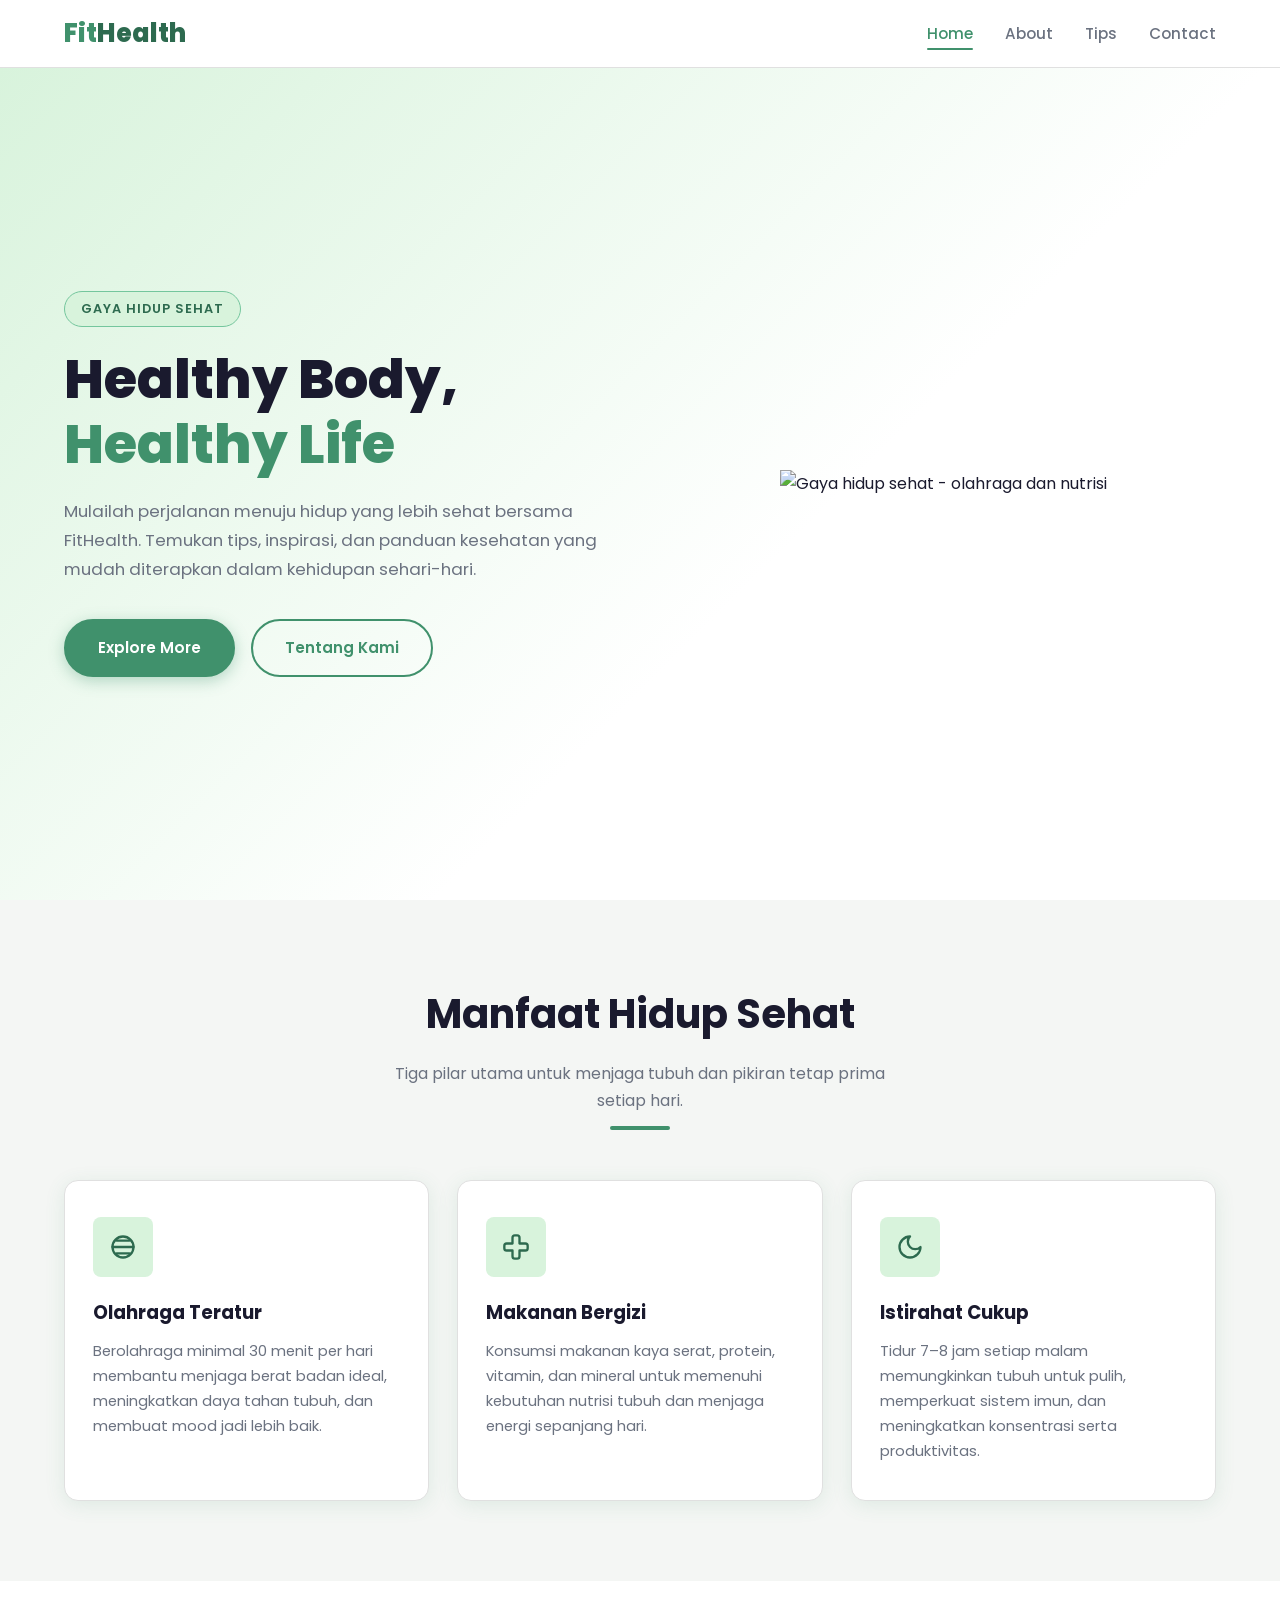
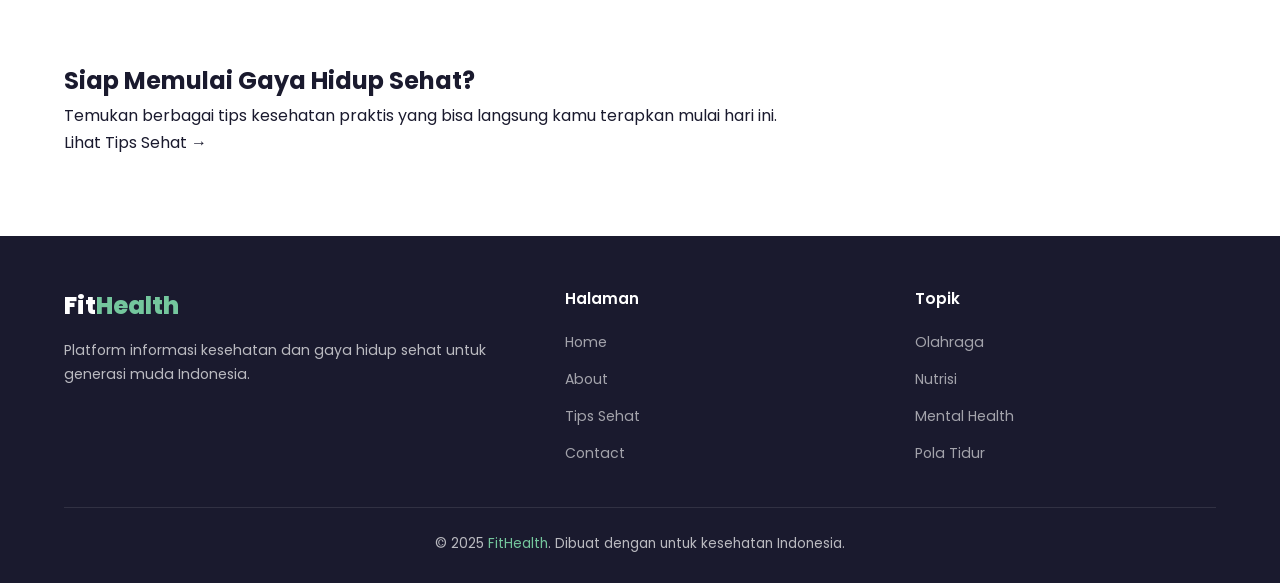
==== commit a1e46480: "icon" ====
--- a/index.html
+++ b/index.html
@@ -4,137 +4,94 @@
   <meta charset="UTF-8" />
   <meta name="viewport" content="width=device-width, initial-scale=1.0" />
   <title>FitHealth - Healthy Body, Healthy Life</title>
-  <!-- Favicon emoji -->
   <link rel="icon" href="data:image/svg+xml,<svg xmlns='http://www.w3.org/2000/svg' viewBox='0 0 100 100'><text y='.9em' font-size='90'>🌿</text></svg>" />
-  <!-- Google Fonts -->
   <link rel="preconnect" href="https://fonts.googleapis.com" />
   <link rel="preconnect" href="https://fonts.gstatic.com" crossorigin />
-  <link href="https://fonts.googleapis.com/css2?family=Poppins:wght@300;400;500;600;700;800&display=swap" rel="stylesheet" />
-  <link href="https://cdn.jsdelivr.net/npm/bootstrap@5.3.8/dist/css/bootstrap.min.css" rel="stylesheet" integrity="sha384-sRIl4kxILFvY47J16cr9ZwB07vP4J8+LH7qKQnuqkuIAvNWLzeN8tE5YBujZqJLB" crossorigin="anonymous">
-  <!-- File CSS utama -->
+  <link href="https://fonts.googleapis.com/css2?family=Poppins:wght@400;600;700;800&display=swap" rel="stylesheet" />
   <link rel="stylesheet" href="style.css" />
 </head>
 <body>
 
-  <nav class="navbar text-white">
-
+  <nav class="navbar">
     <a href="index.html" class="navbar-logo">Fit<span>Health</span></a>
-
     <ul class="navbar-menu">
       <li><a href="index.html">Home</a></li>
       <li><a href="about.html">About</a></li>
       <li><a href="tips.html">Tips</a></li>
       <li><a href="contact.html">Contact</a></li>
     </ul>
-
     <div class="hamburger" aria-label="Toggle Menu">
-      <span></span>
-      <span></span>
-      <span></span>
+      <span></span><span></span><span></span>
     </div>
   </nav>
 
-
   <section class="hero">
-    <!-- Teks utama hero -->
     <div class="hero-content">
-      <div class="hero-badge"> Gaya Hidup Sehat</div>
-      <h1>
-        Healthy Body,<br />
-        <span class="highlight">Healthy Life</span>
-      </h1>
-      <p>
-        Mulailah perjalanan menuju hidup yang lebih sehat bersama FitHealth.
-        Temukan tips, inspirasi, dan panduan kesehatan yang mudah diterapkan
-        dalam kehidupan sehari-hari.
-      </p>
-
+      <div class="hero-badge">Gaya Hidup Sehat</div>
+      <h1>Healthy Body,<br /><span class="highlight">Healthy Life</span></h1>
+      <p>Mulailah perjalanan menuju hidup yang lebih sehat bersama FitHealth. Temukan tips, inspirasi, dan panduan kesehatan yang mudah diterapkan dalam kehidupan sehari-hari.</p>
       <a href="tips.html" class="btn-primary">Explore More</a>
       <a href="about.html" class="btn-outline">Tentang Kami</a>
     </div>
-
     <div class="hero-image">
-      <div class="hero-illustration" role="img" aria-label="Ilustrasi kesehatan">
-
-      </div>
+      <img
+        src="https://images.unsplash.com/photo-1571019613454-1cb2f99b2d8b?w=600&q=80"
+        alt="Gaya hidup sehat - olahraga dan nutrisi"
+        class="hero-photo"
+        loading="eager"
+      />
     </div>
   </section>
 
   <section class="benefits">
-
     <div class="section-title">
       <h2>Manfaat Hidup Sehat</h2>
       <p>Tiga pilar utama untuk menjaga tubuh dan pikiran tetap prima setiap hari.</p>
       <div class="section-line"></div>
     </div>
-
     <div class="cards-grid">
-
       <div class="card">
-        <div class="card-icon">🏋️</div>
+        <div class="card-icon">
+          <svg xmlns="http://www.w3.org/2000/svg" width="28" height="28" viewBox="0 0 24 24" fill="none" stroke="#2d6a4f" stroke-width="2" stroke-linecap="round" stroke-linejoin="round">
+            <path d="M6.5 6.5h11"/><path d="M6.5 17.5h11"/><path d="M3 12h18"/><circle cx="12" cy="12" r="9"/>
+          </svg>
+        </div>
         <h3>Olahraga Teratur</h3>
-        <p>
-          Berolahraga minimal 30 menit per hari membantu menjaga berat badan ideal,
-          meningkatkan daya tahan tubuh, dan membuat mood jadi lebih baik.
-        </p>
+        <p>Berolahraga minimal 30 menit per hari membantu menjaga berat badan ideal, meningkatkan daya tahan tubuh, dan membuat mood jadi lebih baik.</p>
       </div>
-
       <div class="card">
-        <div class="card-icon">🥗</div>
+        <div class="card-icon">
+          <svg xmlns="http://www.w3.org/2000/svg" width="28" height="28" viewBox="0 0 24 24" fill="none" stroke="#2d6a4f" stroke-width="2" stroke-linecap="round" stroke-linejoin="round">
+            <path d="M11 2a2 2 0 0 0-2 2v5H4a2 2 0 0 0-2 2v2a2 2 0 0 0 2 2h5v5a2 2 0 0 0 2 2h2a2 2 0 0 0 2-2v-5h5a2 2 0 0 0 2-2v-2a2 2 0 0 0-2-2h-5V4a2 2 0 0 0-2-2h-2z"/>
+          </svg>
+        </div>
         <h3>Makanan Bergizi</h3>
-        <p>
-          Konsumsi makanan kaya serat, protein, vitamin, dan mineral untuk memenuhi
-          kebutuhan nutrisi tubuh dan menjaga energi sepanjang hari.
-        </p>
+        <p>Konsumsi makanan kaya serat, protein, vitamin, dan mineral untuk memenuhi kebutuhan nutrisi tubuh dan menjaga energi sepanjang hari.</p>
       </div>
-
       <div class="card">
-        <div class="card-icon">😴</div>
+        <div class="card-icon">
+          <svg xmlns="http://www.w3.org/2000/svg" width="28" height="28" viewBox="0 0 24 24" fill="none" stroke="#2d6a4f" stroke-width="2" stroke-linecap="round" stroke-linejoin="round">
+            <path d="M12 3a6 6 0 0 0 9 9 9 9 0 1 1-9-9z"/>
+          </svg>
+        </div>
         <h3>Istirahat Cukup</h3>
-        <p>
-          Tidur 7–8 jam setiap malam memungkinkan tubuh untuk pulih, memperkuat
-          sistem imun, dan meningkatkan konsentrasi serta produktivitas.
-        </p>
+        <p>Tidur 7–8 jam setiap malam memungkinkan tubuh untuk pulih, memperkuat sistem imun, dan meningkatkan konsentrasi serta produktivitas.</p>
       </div>
-
     </div>
   </section>
 
-
-  <section style="background: linear-gradient(135deg, var(--green-dark), var(--green-main)); color: white; text-align: center; padding: 70px 5%;">
-    <h2 style="font-size: clamp(1.6rem, 3vw, 2.2rem); font-weight: 700; margin-bottom: 14px;">
-      Siap Memulai Gaya Hidup Sehat?
-    </h2>
-    <p style="font-size: 1rem; opacity: 0.85; max-width: 500px; margin: 0 auto 32px;">
-      Temukan berbagai tips kesehatan praktis yang bisa langsung kamu terapkan mulai hari ini.
-    </p>
-    <a href="tips.html" style="
-      display: inline-block;
-      background: white;
-      color: var(--green-dark);
-      font-family: var(--font);
-      font-weight: 700;
-      font-size: 0.95rem;
-      padding: 14px 36px;
-      border-radius: 50px;
-      transition: all 0.3s ease;
-      box-shadow: 0 4px 15px rgba(0,0,0,0.15);
-    "
-    onmouseover="this.style.transform='translateY(-3px)'; this.style.boxShadow='0 8px 25px rgba(0,0,0,0.2)'"
-    onmouseout="this.style.transform='translateY(0)'; this.style.boxShadow='0 4px 15px rgba(0,0,0,0.15)'">
-      Lihat Tips Sehat →
-    </a>
+  <section class="cta-banner">
+    <h2>Siap Memulai Gaya Hidup Sehat?</h2>
+    <p>Temukan berbagai tips kesehatan praktis yang bisa langsung kamu terapkan mulai hari ini.</p>
+    <a href="tips.html" class="btn-white">Lihat Tips Sehat →</a>
   </section>
-
 
   <footer>
     <div class="footer-top">
-      <!-- Brand -->
       <div class="footer-brand">
         <div class="logo">Fit<span>Health</span></div>
         <p>Platform informasi kesehatan dan gaya hidup sehat untuk generasi muda Indonesia.</p>
       </div>
-
       <div class="footer-col">
         <h4>Halaman</h4>
         <ul>
@@ -144,7 +101,6 @@
           <li><a href="contact.html">Contact</a></li>
         </ul>
       </div>
-
       <div class="footer-col">
         <h4>Topik</h4>
         <ul>
@@ -155,15 +111,11 @@
         </ul>
       </div>
     </div>
-
     <div class="footer-bottom">
-      <p>&copy; 2025 <span>FitHealth</span>. Dibuat dengan ❤️ untuk kesehatan Indonesia.</p>
+      <p>&copy; 2025 <span>FitHealth</span>. Dibuat dengan untuk kesehatan Indonesia.</p>
     </div>
   </footer>
 
   <script src="script.js"></script>
-<script src="https://cdn.jsdelivr.net/npm/bootstrap@5.3.8/dist/js/bootstrap.bundle.min.js" integrity="sha384-FKyoEForCGlyvwx9Hj09JcYn3nv7wiPVlz7YYwJrWVcXK/BmnVDxM+D2scQbITxI" crossorigin="anonymous"></script>
-
-
 </body>
-</html>
+</html>
--- a/style.css
+++ b/style.css
@@ -1,62 +1,37 @@
-@import url('https://fonts.googleapis.com/css2?family=Poppins:wght@300;400;500;600;700;800&display=swap');
+@import url('https://fonts.googleapis.com/css2?family=Poppins:wght@400;600;700;800&display=swap');
 
 :root {
-  --green-dark:    #2d6a4f;
-  --green-main:    #40916c;
-  --green-light:   #74c69d;
-  --green-pale:    #d8f3dc;
-  --white:         #ffffff;
-  --gray-light:    #f4f6f4;
-  --gray-mid:      #e0e0e0;
-  --gray-text:     #6b7280;
-  --dark:          #1a1a2e;
-  --shadow:        0 4px 20px rgba(64, 145, 108, 0.12);
-  --shadow-hover:  0 8px 30px rgba(64, 145, 108, 0.25);
-  --radius:        14px;
-  --radius-sm:     8px;
-  --transition:    all 0.3s ease;
-  --font:          'Poppins', sans-serif;
+  --green-dark:  #2d6a4f;
+  --green-main:  #40916c;
+  --green-light: #74c69d;
+  --green-pale:  #d8f3dc;
+  --white:       #ffffff;
+  --gray-light:  #f4f6f4;
+  --gray-mid:    #e0e0e0;
+  --gray-text:   #6b7280;
+  --dark:        #1a1a2e;
+  --shadow:      0 4px 20px rgba(64,145,108,0.12);
+  --shadow-hover:0 8px 30px rgba(64,145,108,0.25);
+  --radius:      14px;
+  --radius-sm:   8px;
+  --transition:  all 0.3s ease;
+  --font:        'Poppins', sans-serif;
 }
 
-*, *::before, *::after {
-  margin: 0;
-  padding: 0;
-  box-sizing: border-box;
-}
+*, *::before, *::after { margin:0; padding:0; box-sizing:border-box; }
+html { scroll-behavior: smooth; }
+body { font-family:var(--font); background:var(--white); color:var(--dark); line-height:1.7; overflow-x:hidden; }
+img { max-width:100%; display:block; }
+a { text-decoration:none; color:inherit; }
+ul { list-style:none; }
 
-html {
-  scroll-behavior: smooth;
-}
-
-body {
-  font-family: var(--font);
-  background-color: var(--white);
-  color: var(--dark);
-  line-height: 1.7;
-  overflow-x: hidden;
-}
-
-img {
-  max-width: 100%;
-  display: block;
-}
-
-a {
-  text-decoration: none;
-  color: inherit;
-}
-
-ul {
-  list-style: none;
-}
-
+/* ── Navbar ── */
 .navbar {
   position: sticky;
   top: 0;
   z-index: 1000;
-  background: rgba(255, 255, 255, 0.95);
+  background: rgba(255,255,255,0.95);
   backdrop-filter: blur(10px);
-  -webkit-backdrop-filter: blur(10px);
   border-bottom: 1px solid var(--gray-mid);
   padding: 0 5%;
   display: flex;
@@ -65,89 +40,26 @@
   height: 68px;
   transition: var(--transition);
 }
+.navbar.scrolled { box-shadow: 0 2px 20px rgba(0,0,0,0.08); }
 
-.navbar.scrolled {
-  box-shadow: 0 2px 20px rgba(0, 0, 0, 0.08);
-}
+.navbar-logo { font-size:1.6rem; font-weight:800; color:var(--green-main); }
+.navbar-logo span { color:var(--green-dark); }
 
-.navbar-logo {
-  font-size: 1.6rem;
-  font-weight: 800;
-  color: var(--green-main);
-  letter-spacing: -0.5px;
-}
+.navbar-menu { display:flex; gap:2rem; align-items:center; }
+.navbar-menu a { font-size:0.95rem; font-weight:500; color:var(--gray-text); padding:6px 0; position:relative; transition:var(--transition); }
+.navbar-menu a::after { content:''; position:absolute; bottom:0; left:0; width:0; height:2px; background:var(--green-main); border-radius:2px; transition:width 0.3s ease; }
+.navbar-menu a:hover,
+.navbar-menu a.active { color:var(--green-main); }
+.navbar-menu a:hover::after,
+.navbar-menu a.active::after { width:100%; }
 
-.navbar-logo span {
-  color: var(--green-dark);
-}
+.hamburger { display:none; flex-direction:column; gap:5px; cursor:pointer; padding:4px; }
+.hamburger span { display:block; width:25px; height:3px; background:var(--green-dark); border-radius:3px; transition:var(--transition); }
+.hamburger.open span:nth-child(1) { transform:translateY(8px) rotate(45deg); }
+.hamburger.open span:nth-child(2) { opacity:0; }
+.hamburger.open span:nth-child(3) { transform:translateY(-8px) rotate(-45deg); }
 
-.navbar-menu {
-  display: flex;
-  gap: 2rem;
-  align-items: center;
-  color: #ffffff !important;
-}
-
-.navbar-menu a {
-  font-size: 0.95rem;
-  font-weight: 500;
-  color: var(--gray-text);
-  padding: 6px 0;
-  position: relative;
-  transition: var(--transition);
-}
-
-.navbar-menu a::after {
-  content: '';
-  position: absolute;
-  bottom: 0;
-  left: 0;
-  width: 0;
-  height: 2px;
-  background: var(--green-main);
-  border-radius: 2px;
-  transition: width 0.3s ease;
-}
-
-.navbar-menu a:hover,
-.navbar-menu a.active {
-  color: var(--green-main);
-}
-
-.navbar-menu a:hover::after,
-.navbar-menu a.active::after {
-  width: 100%;
-}
-
-.hamburger {
-  display: none;
-  flex-direction: column;
-  gap: 5px;
-  cursor: pointer;
-  padding: 4px;
-}
-
-.hamburger span {
-  display: block;
-  width: 25px;
-  height: 3px;
-  background: var(--green-dark);
-  border-radius: 3px;
-  transition: var(--transition);
-}
-
-.hamburger.open span:nth-child(1) {
-  transform: translateY(8px) rotate(45deg);
-}
-
-.hamburger.open span:nth-child(2) {
-  opacity: 0;
-}
-
-.hamburger.open span:nth-child(3) {
-  transform: translateY(-8px) rotate(-45deg);
-}
-
+/* ── Hero ── */
 .hero {
   min-height: calc(100vh - 68px);
   background: linear-gradient(135deg, var(--green-pale) 0%, var(--white) 60%);
@@ -156,677 +68,126 @@
   padding: 60px 5%;
   gap: 60px;
 }
+.hero-content { flex:1; max-width:560px; }
+.hero-badge { display:inline-block; background:var(--green-pale); color:var(--green-dark); font-size:0.8rem; font-weight:600; letter-spacing:1px; text-transform:uppercase; padding:6px 16px; border-radius:50px; margin-bottom:20px; border:1px solid var(--green-light); }
+.hero h1 { font-size:clamp(2.2rem,5vw,3.4rem); font-weight:800; line-height:1.2; margin-bottom:20px; }
+.hero h1 .highlight { color:var(--green-main); }
+.hero p { font-size:1.05rem; color:var(--gray-text); margin-bottom:36px; }
+.hero-image { flex:1; display:flex; justify-content:center; align-items:center; }
+.hero-illustration { width:100%; max-width:480px; background:linear-gradient(135deg,var(--green-pale),var(--green-light)); border-radius:24px; aspect-ratio:4/3; display:flex; align-items:center; justify-content:center; font-size:8rem; box-shadow:var(--shadow-hover); }
 
-.hero-content {
-  flex: 1;
-  max-width: 560px;
-}
-
-.hero-badge {
+/* ── Buttons ── */
+.btn-primary, .btn-outline {
   display: inline-block;
-  background: var(--green-pale);
-  color: var(--green-dark);
-  font-size: 0.8rem;
-  font-weight: 600;
-  letter-spacing: 1px;
-  text-transform: uppercase;
-  padding: 6px 16px;
-  border-radius: 50px;
-  margin-bottom: 20px;
-  border: 1px solid var(--green-light);
-}
-
-.hero h1 {
-  font-size: clamp(2.2rem, 5vw, 3.4rem);
-  font-weight: 800;
-  line-height: 1.2;
-  color: var(--dark);
-  margin-bottom: 20px;
-}
-
-.hero h1 .highlight {
-  color: var(--green-main);
-}
-
-.hero p {
-  font-size: 1.05rem;
-  color: var(--gray-text);
-  margin-bottom: 36px;
-  line-height: 1.8;
-}
-
-.btn-primary {
-  display: inline-block;
-  background: var(--green-main);
-  color: var(--white);
   font-family: var(--font);
   font-size: 0.95rem;
   font-weight: 600;
   padding: 14px 32px;
   border-radius: 50px;
-  border: 2px solid var(--green-main);
   cursor: pointer;
   transition: var(--transition);
-  box-shadow: 0 4px 15px rgba(64, 145, 108, 0.35);
 }
+.btn-primary { background:var(--green-main); color:var(--white); border:2px solid var(--green-main); box-shadow:0 4px 15px rgba(64,145,108,0.35); }
+.btn-primary:hover { background:var(--green-dark); border-color:var(--green-dark); transform:translateY(-2px); }
+.btn-outline { background:transparent; color:var(--green-main); border:2px solid var(--green-main); margin-left:12px; }
+.btn-outline:hover { background:var(--green-pale); transform:translateY(-2px); }
 
-.btn-primary:hover {
-  background: var(--green-dark);
-  border-color: var(--green-dark);
-  transform: translateY(-2px);
-  box-shadow: 0 8px 25px rgba(64, 145, 108, 0.4);
-}
+/* ── Sections ── */
+section { padding:80px 5%; }
+.section-title { text-align:center; margin-bottom:50px; }
+.section-title h2 { font-size:clamp(1.8rem,3.5vw,2.5rem); font-weight:700; margin-bottom:12px; }
+.section-title p { font-size:1rem; color:var(--gray-text); max-width:520px; margin:0 auto; }
+.section-line { width:60px; height:4px; background:var(--green-main); border-radius:4px; margin:12px auto 0; }
+.benefits { background:var(--gray-light); }
 
-.btn-outline {
-  display: inline-block;
-  background: transparent;
-  color: var(--green-main);
-  font-family: var(--font);
-  font-size: 0.95rem;
-  font-weight: 600;
-  padding: 14px 32px;
-  border-radius: 50px;
-  border: 2px solid var(--green-main);
-  cursor: pointer;
-  transition: var(--transition);
-  margin-left: 12px;
-}
+/* ── Cards ── */
+.cards-grid { display:grid; grid-template-columns:repeat(auto-fit,minmax(280px,1fr)); gap:28px; }
+.card { background:var(--white); border-radius:var(--radius); padding:36px 28px; box-shadow:var(--shadow); border:1px solid var(--gray-mid); }
+.card-icon { width:60px; height:60px; background:var(--green-pale); border-radius:var(--radius-sm); display:flex; align-items:center; justify-content:center; font-size:1.8rem; margin-bottom:20px; }
+.card h3 { font-size:1.15rem; font-weight:700; margin-bottom:10px; }
+.card p { font-size:0.92rem; color:var(--gray-text); line-height:1.7; }
 
-.btn-outline:hover {
-  background: var(--green-pale);
-  transform: translateY(-2px);
-}
+/* ── Page Hero ── */
+.page-hero { background:linear-gradient(135deg,var(--green-dark),var(--green-main)); color:var(--white); padding:80px 5% 60px; text-align:center; }
+.page-hero h1 { font-size:clamp(2rem,4vw,3rem); font-weight:800; margin-bottom:14px; }
+.page-hero p { font-size:1.05rem; opacity:0.85; max-width:540px; margin:0 auto; }
 
-.hero-image {
-  flex: 1;
-  display: flex;
-  justify-content: center;
-  align-items: center;
-}
+/* ── About ── */
+.about-content { display:flex; align-items:center; gap:60px; padding:80px 5%; }
+.about-text { flex:1; }
+.about-text h2 { font-size:1.9rem; font-weight:700; margin-bottom:16px; }
+.about-text h2 span { color:var(--green-main); }
+.about-text p { font-size:0.97rem; color:var(--gray-text); margin-bottom:16px; line-height:1.8; }
+.about-image { flex:1; display:flex; justify-content:center; }
+.about-image .img-box { width:100%; max-width:420px; aspect-ratio:1; background:linear-gradient(135deg,var(--green-pale),var(--green-light)); border-radius:24px; display:flex; align-items:center; justify-content:center; font-size:7rem; box-shadow:var(--shadow-hover); }
 
-.hero-image img {
-  width: 100%;
-  max-width: 500px;
-  border-radius: 24px;
-  box-shadow: var(--shadow-hover);
-  object-fit: cover;
-}
+.about-stats { display:grid; grid-template-columns:repeat(3,1fr); gap:24px; padding:50px 5%; background:var(--gray-light); text-align:center; }
+.stat-item h3 { font-size:2rem; font-weight:800; color:var(--green-main); }
+.stat-item p { font-size:0.88rem; color:var(--gray-text); margin-top:4px; }
 
-.hero-illustration {
-  width: 100%;
-  max-width: 480px;
-  background: linear-gradient(135deg, var(--green-pale), var(--green-light));
-  border-radius: 24px;
-  aspect-ratio: 4/3;
-  display: flex;
-  align-items: center;
-  justify-content: center;
-  font-size: 8rem;
-  box-shadow: var(--shadow-hover);
-}
+/* ── Tips ── */
+.tips-grid { display:grid; grid-template-columns:repeat(auto-fit,minmax(260px,1fr)); gap:28px; padding:60px 5%; }
+.tip-card { background:var(--white); border-radius:var(--radius); padding:32px 24px; box-shadow:var(--shadow); border:1px solid var(--gray-mid); border-top:4px solid var(--green-main); }
+.tip-card .tip-number { font-size:0.78rem; font-weight:700; color:var(--green-main); letter-spacing:1.5px; text-transform:uppercase; margin-bottom:8px; }
+.tip-card .tip-icon { font-size:2.5rem; margin-bottom:16px; }
+.tip-card h3 { font-size:1.1rem; font-weight:700; margin-bottom:10px; }
+.tip-card p { font-size:0.9rem; color:var(--gray-text); line-height:1.7; }
 
-section {
-  padding: 80px 5%;
-}
+/* ── Contact ── */
+.contact-wrapper { display:grid; grid-template-columns:1fr 1.5fr; gap:60px; padding:80px 5%; align-items:start; }
+.contact-info h2 { font-size:1.8rem; font-weight:700; margin-bottom:14px; }
+.contact-info h2 span { color:var(--green-main); }
+.contact-info p { font-size:0.95rem; color:var(--gray-text); line-height:1.8; margin-bottom:28px; }
+.contact-detail { display:flex; flex-direction:column; gap:16px; margin-bottom:32px; }
+.contact-detail-item { display:flex; align-items:center; gap:14px; }
+.contact-detail-item .icon { width:44px; height:44px; background:var(--green-pale); border-radius:var(--radius-sm); display:flex; align-items:center; justify-content:center; font-size:1.2rem; flex-shrink:0; }
+.contact-detail-item span { font-size:0.92rem; color:var(--gray-text); }
+.social-links { display:flex; gap:12px; }
+.social-link { width:42px; height:42px; background:var(--gray-light); border-radius:50%; display:flex; align-items:center; justify-content:center; font-size:1.1rem; transition:var(--transition); border:1px solid var(--gray-mid); cursor:pointer; }
+.social-link:hover { background:var(--green-main); color:var(--white); transform:translateY(-3px); }
 
-.section-title {
-  text-align: center;
-  margin-bottom: 50px;
-}
+.contact-form { background:var(--white); border-radius:var(--radius); padding:40px; box-shadow:var(--shadow); border:1px solid var(--gray-mid); }
+.form-group { margin-bottom:22px; }
+.form-group label { display:block; font-size:0.88rem; font-weight:600; margin-bottom:8px; }
+.form-group input,
+.form-group textarea { width:100%; padding:13px 16px; border:1.5px solid var(--gray-mid); border-radius:var(--radius-sm); font-family:var(--font); font-size:0.93rem; color:var(--dark); background:var(--gray-light); transition:var(--transition); outline:none; resize:vertical; }
+.form-group input:focus,
+.form-group textarea:focus { border-color:var(--green-main); background:var(--white); box-shadow:0 0 0 3px rgba(64,145,108,0.1); }
+.form-group textarea { min-height:130px; }
+.btn-submit { width:100%; padding:15px; background:var(--green-main); color:var(--white); font-family:var(--font); font-size:1rem; font-weight:600; border:none; border-radius:50px; cursor:pointer; transition:var(--transition); box-shadow:0 4px 15px rgba(64,145,108,0.3); }
+.btn-submit:hover { background:var(--green-dark); transform:translateY(-2px); }
 
-.section-title h2 {
-  font-size: clamp(1.8rem, 3.5vw, 2.5rem);
-  font-weight: 700;
-  color: var(--dark);
-  margin-bottom: 12px;
-}
+/* ── Footer ── */
+footer { background:var(--dark); color:rgba(255,255,255,0.7); padding:50px 5% 28px; }
+.footer-top { display:grid; grid-template-columns:1.5fr 1fr 1fr; gap:50px; margin-bottom:40px; }
+.footer-brand .logo { font-size:1.5rem; font-weight:800; color:var(--white); margin-bottom:12px; }
+.footer-brand .logo span { color:var(--green-light); }
+.footer-brand p { font-size:0.88rem; line-height:1.7; }
+.footer-col h4 { font-size:0.95rem; font-weight:600; color:var(--white); margin-bottom:16px; }
+.footer-col ul { display:flex; flex-direction:column; gap:10px; }
+.footer-col ul a { font-size:0.88rem; color:rgba(255,255,255,0.6); transition:var(--transition); }
+.footer-col ul a:hover { color:var(--green-light); padding-left:4px; }
+.footer-bottom { border-top:1px solid rgba(255,255,255,0.1); padding-top:24px; text-align:center; font-size:0.85rem; }
+.footer-bottom span { color:var(--green-light); }
 
-.section-title p {
-  font-size: 1rem;
-  color: var(--gray-text);
-  max-width: 520px;
-  margin: 0 auto;
-}
+/* ── Toast ── */
+.alert-toast { position:fixed; bottom:30px; right:30px; background:var(--green-dark); color:var(--white); padding:16px 24px; border-radius:var(--radius-sm); font-size:0.92rem; font-weight:500; box-shadow:0 8px 25px rgba(0,0,0,0.2); z-index:9999; display:flex; align-items:center; gap:10px; animation:slideIn 0.4s ease forwards; }
+.alert-toast.hide { animation:slideOut 0.4s ease forwards; }
+@keyframes slideIn { from{opacity:0;transform:translateX(60px)} to{opacity:1;transform:translateX(0)} }
+@keyframes slideOut { from{opacity:1;transform:translateX(0)} to{opacity:0;transform:translateX(60px)} }
 
-.section-line {
-  width: 60px;
-  height: 4px;
-  background: var(--green-main);
-  border-radius: 4px;
-  margin: 12px auto 0;
-}
-
-.cards-grid {
-  display: grid;
-  grid-template-columns: repeat(auto-fit, minmax(280px, 1fr));
-  gap: 28px;
-}
-
-.card {
-  background: var(--white);
-  border-radius: var(--radius);
-  padding: 36px 28px;
-  box-shadow: var(--shadow);
-  border: 1px solid var(--gray-mid);
-  transition: var(--transition);
-  /* Animasi muncul saat scroll */
-  opacity: 0;
-  transform: translateY(30px);
-}
-
-.card.visible {
-  opacity: 1;
-  transform: translateY(0);
-  transition: opacity 0.5s ease, transform 0.5s ease, box-shadow 0.3s ease;
-}
-
-.card:hover {
-  transform: translateY(-6px);
-  box-shadow: var(--shadow-hover);
-  border-color: var(--green-light);
-}
-
-.card-icon {
-  width: 60px;
-  height: 60px;
-  background: var(--green-pale);
-  border-radius: var(--radius-sm);
-  display: flex;
-  align-items: center;
-  justify-content: center;
-  font-size: 1.8rem;
-  margin-bottom: 20px;
-  transition: var(--transition);
-}
-
-.card:hover .card-icon {
-  background: var(--green-light);
-  transform: scale(1.1);
-}
-
-.card h3 {
-  font-size: 1.15rem;
-  font-weight: 700;
-  color: var(--dark);
-  margin-bottom: 10px;
-}
-
-.card p {
-  font-size: 0.92rem;
-  color: var(--gray-text);
-  line-height: 1.7;
-}
-
-.benefits {
-  background: var(--gray-light);
-}
-
-.page-hero {
-  background: linear-gradient(135deg, var(--green-dark) 0%, var(--green-main) 100%);
-  color: var(--white);
-  padding: 80px 5% 60px;
-  text-align: center;
-}
-
-.page-hero h1 {
-  font-size: clamp(2rem, 4vw, 3rem);
-  font-weight: 800;
-  margin-bottom: 14px;
-}
-
-.page-hero p {
-  font-size: 1.05rem;
-  opacity: 0.85;
-  max-width: 540px;
-  margin: 0 auto;
-}
-
-.about-content {
-  display: flex;
-  align-items: center;
-  gap: 60px;
-  padding: 80px 5%;
-}
-
-.about-text {
-  flex: 1;
-}
-
-.about-text h2 {
-  font-size: 1.9rem;
-  font-weight: 700;
-  color: var(--dark);
-  margin-bottom: 16px;
-}
-
-.about-text h2 span {
-  color: var(--green-main);
-}
-
-.about-text p {
-  font-size: 0.97rem;
-  color: var(--gray-text);
-  margin-bottom: 16px;
-  line-height: 1.8;
-}
-
-.about-image {
-  flex: 1;
-  display: flex;
-  justify-content: center;
-}
-
-.about-image .img-box {
-  width: 100%;
-  max-width: 420px;
-  aspect-ratio: 1;
-  background: linear-gradient(135deg, var(--green-pale), var(--green-light));
-  border-radius: 24px;
-  display: flex;
-  align-items: center;
-  justify-content: center;
-  font-size: 7rem;
-  box-shadow: var(--shadow-hover);
-}
-
-.about-stats {
-  display: grid;
-  grid-template-columns: repeat(3, 1fr);
-  gap: 24px;
-  padding: 50px 5%;
-  background: var(--gray-light);
-  text-align: center;
-}
-
-.stat-item h3 {
-  font-size: 2rem;
-  font-weight: 800;
-  color: var(--green-main);
-}
-
-.stat-item p {
-  font-size: 0.88rem;
-  color: var(--gray-text);
-  margin-top: 4px;
-}
-
-.tips-grid {
-  display: grid;
-  grid-template-columns: repeat(auto-fit, minmax(260px, 1fr));
-  gap: 28px;
-  padding: 60px 5%;
-}
-
-.tip-card {
-  background: var(--white);
-  border-radius: var(--radius);
-  padding: 32px 24px;
-  box-shadow: var(--shadow);
-  border: 1px solid var(--gray-mid);
-  border-top: 4px solid var(--green-main);
-  transition: var(--transition);
-  opacity: 0;
-  transform: translateY(30px);
-}
-
-.tip-card.visible {
-  opacity: 1;
-  transform: translateY(0);
-  transition: opacity 0.5s ease, transform 0.5s ease, box-shadow 0.3s ease;
-}
-
-.tip-card:hover {
-  transform: translateY(-8px);
-  box-shadow: var(--shadow-hover);
-  border-top-color: var(--green-dark);
-}
-
-.tip-card .tip-number {
-  font-size: 0.78rem;
-  font-weight: 700;
-  color: var(--green-main);
-  letter-spacing: 1.5px;
-  text-transform: uppercase;
-  margin-bottom: 8px;
-}
-
-.tip-card .tip-icon {
-  font-size: 2.5rem;
-  margin-bottom: 16px;
-}
-
-.tip-card h3 {
-  font-size: 1.1rem;
-  font-weight: 700;
-  color: var(--dark);
-  margin-bottom: 10px;
-}
-
-.tip-card p {
-  font-size: 0.9rem;
-  color: var(--gray-text);
-  line-height: 1.7;
-}
-
-.contact-wrapper {
-  display: grid;
-  grid-template-columns: 1fr 1.5fr;
-  gap: 60px;
-  padding: 80px 5%;
-  align-items: start;
-}
-
-.contact-info h2 {
-  font-size: 1.8rem;
-  font-weight: 700;
-  color: var(--dark);
-  margin-bottom: 14px;
-}
-
-.contact-info h2 span {
-  color: var(--green-main);
-}
-
-.contact-info p {
-  font-size: 0.95rem;
-  color: var(--gray-text);
-  line-height: 1.8;
-  margin-bottom: 28px;
-}
-
-.contact-detail {
-  display: flex;
-  flex-direction: column;
-  gap: 16px;
-  margin-bottom: 32px;
-}
-
-.contact-detail-item {
-  display: flex;
-  align-items: center;
-  gap: 14px;
-}
-
-.contact-detail-item .icon {
-  width: 44px;
-  height: 44px;
-  background: var(--green-pale);
-  border-radius: var(--radius-sm);
-  display: flex;
-  align-items: center;
-  justify-content: center;
-  font-size: 1.2rem;
-  flex-shrink: 0;
-}
-
-.contact-detail-item span {
-  font-size: 0.92rem;
-  color: var(--gray-text);
-}
-
-.social-links {
-  display: flex;
-  gap: 12px;
-}
-
-.social-link {
-  width: 42px;
-  height: 42px;
-  background: var(--gray-light);
-  border-radius: 50%;
-  display: flex;
-  align-items: center;
-  justify-content: center;
-  font-size: 1.1rem;
-  transition: var(--transition);
-  border: 1px solid var(--gray-mid);
-  cursor: pointer;
-}
-
-.social-link:hover {
-  background: var(--green-main);
-  color: var(--white);
-  transform: translateY(-3px);
-  box-shadow: 0 6px 15px rgba(64, 145, 108, 0.35);
-}
-
-.contact-form {
-  background: var(--white);
-  border-radius: var(--radius);
-  padding: 40px;
-  box-shadow: var(--shadow);
-  border: 1px solid var(--gray-mid);
-}
-
-.form-group {
-  margin-bottom: 22px;
-}
-
-.form-group label {
-  display: block;
-  font-size: 0.88rem;
-  font-weight: 600;
-  color: var(--dark);
-  margin-bottom: 8px;
-}
-
-.form-group input,
-.form-group textarea {
-  width: 100%;
-  padding: 13px 16px;
-  border: 1.5px solid var(--gray-mid);
-  border-radius: var(--radius-sm);
-  font-family: var(--font);
-  font-size: 0.93rem;
-  color: var(--dark);
-  background: var(--gray-light);
-  transition: var(--transition);
-  outline: none;
-  resize: vertical;
-}
-
-.form-group input:focus,
-.form-group textarea:focus {
-  border-color: var(--green-main);
-  background: var(--white);
-  box-shadow: 0 0 0 3px rgba(64, 145, 108, 0.1);
-}
-
-.form-group textarea {
-  min-height: 130px;
-}
-
-.btn-submit {
-  width: 100%;
-  padding: 15px;
-  background: var(--green-main);
-  color: var(--white);
-  font-family: var(--font);
-  font-size: 1rem;
-  font-weight: 600;
-  border: none;
-  border-radius: 50px;
-  cursor: pointer;
-  transition: var(--transition);
-  box-shadow: 0 4px 15px rgba(64, 145, 108, 0.3);
-}
-
-.btn-submit:hover {
-  background: var(--green-dark);
-  transform: translateY(-2px);
-  box-shadow: 0 8px 25px rgba(64, 145, 108, 0.4);
-}
-
-.btn-submit:active {
-  transform: translateY(0);
-}
-
-footer {
-  background: var(--dark);
-  color: rgba(255, 255, 255, 0.7);
-  padding: 50px 5% 28px;
-}
-
-.footer-top {
-  display: grid;
-  grid-template-columns: 1.5fr 1fr 1fr;
-  gap: 50px;
-  margin-bottom: 40px;
-}
-
-.footer-brand .logo {
-  font-size: 1.5rem;
-  font-weight: 800;
-  color: var(--white);
-  margin-bottom: 12px;
-}
-
-.footer-brand .logo span {
-  color: var(--green-light);
-}
-
-.footer-brand p {
-  font-size: 0.88rem;
-  line-height: 1.7;
-}
-
-.footer-col h4 {
-  font-size: 0.95rem;
-  font-weight: 600;
-  color: var(--white);
-  margin-bottom: 16px;
-}
-
-.footer-col ul {
-  display: flex;
-  flex-direction: column;
-  gap: 10px;
-}
-
-.footer-col ul a {
-  font-size: 0.88rem;
-  color: rgba(255, 255, 255, 0.6);
-  transition: var(--transition);
-}
-
-.footer-col ul a:hover {
-  color: var(--green-light);
-  padding-left: 4px;
-}
-
-.footer-bottom {
-  border-top: 1px solid rgba(255, 255, 255, 0.1);
-  padding-top: 24px;
-  text-align: center;
-  font-size: 0.85rem;
-}
-
-.footer-bottom span {
-  color: var(--green-light);
-}
-
-.alert-toast {
-  position: fixed;
-  bottom: 30px;
-  right: 30px;
-  background: var(--green-dark);
-  color: var(--white);
-  padding: 16px 24px;
-  border-radius: var(--radius-sm);
-  font-size: 0.92rem;
-  font-weight: 500;
-  box-shadow: 0 8px 25px rgba(0,0,0,0.2);
-  z-index: 9999;
-  display: flex;
-  align-items: center;
-  gap: 10px;
-  animation: slideInToast 0.4s ease forwards;
-}
-
-@keyframes slideInToast {
-  from { opacity: 0; transform: translateX(60px); }
-  to   { opacity: 1; transform: translateX(0); }
-}
-
-.alert-toast.hide {
-  animation: slideOutToast 0.4s ease forwards;
-}
-
-@keyframes slideOutToast {
-  from { opacity: 1; transform: translateX(0); }
-  to   { opacity: 0; transform: translateX(60px); }
-}
+/* ── Mobile ── */
 @media (max-width: 768px) {
-  /* Navbar mobile */
-  .hamburger {
-    display: flex;
-  }
-
-  .navbar-menu {
-    position: fixed;
-    top: 68px;
-    left: 0;
-    right: 0;
-    background: var(--white);
-    flex-direction: column;
-    padding: 24px 5%;
-    gap: 0;
-    border-bottom: 1px solid var(--gray-mid);
-    box-shadow: 0 8px 20px rgba(0,0,0,0.08);
-    /* Sembunyikan menu mobile secara default */
-    display: none;
-  }
-
-  .navbar-menu.open {
-    display: flex;
-  }
-
-  .navbar-menu a {
-    padding: 14px 0;
-    border-bottom: 1px solid var(--gray-mid);
-    width: 100%;
-  }
-
-  .navbar-menu a:last-child {
-    border-bottom: none;
-  }
-
-  .hero {
-    flex-direction: column;
-    padding: 50px 5%;
-    text-align: center;
-    min-height: auto;
-    gap: 40px;
-  }
-
-  .hero-content {
-    max-width: 100%;
-  }
-
-  .btn-outline {
-    margin-left: 0;
-    margin-top: 12px;
-    display: block;
-    text-align: center;
-  }
-
-  .about-content {
-    flex-direction: column;
-    padding: 50px 5%;
-    gap: 36px;
-  }
-
-  .about-stats {
-    grid-template-columns: 1fr;
-  }
-  .contact-wrapper {
-    grid-template-columns: 1fr;
-    padding: 50px 5%;
-    gap: 36px;
-  }
-
-  .footer-top {
-    grid-template-columns: 1fr;
-    gap: 28px;
-  }
-}
+  .hamburger { display:flex; }
+  .navbar-menu { position:fixed; top:68px; left:0; right:0; background:var(--white); flex-direction:column; padding:24px 5%; gap:0; border-bottom:1px solid var(--gray-mid); box-shadow:0 8px 20px rgba(0,0,0,0.08); display:none; }
+  .navbar-menu.open { display:flex; }
+  .navbar-menu a { padding:14px 0; border-bottom:1px solid var(--gray-mid); width:100%; }
+  .navbar-menu a:last-child { border-bottom:none; }
+  .hero { flex-direction:column; padding:50px 5%; text-align:center; min-height:auto; gap:40px; }
+  .hero-content { max-width:100%; }
+  .btn-outline { margin-left:0; margin-top:12px; display:block; text-align:center; }
+  .about-content { flex-direction:column; padding:50px 5%; gap:36px; }
+  .about-stats { grid-template-columns:1fr; }
+  .contact-wrapper { grid-template-columns:1fr; padding:50px 5%; gap:36px; }
+  .footer-top { grid-template-columns:1fr; gap:28px; }
+}
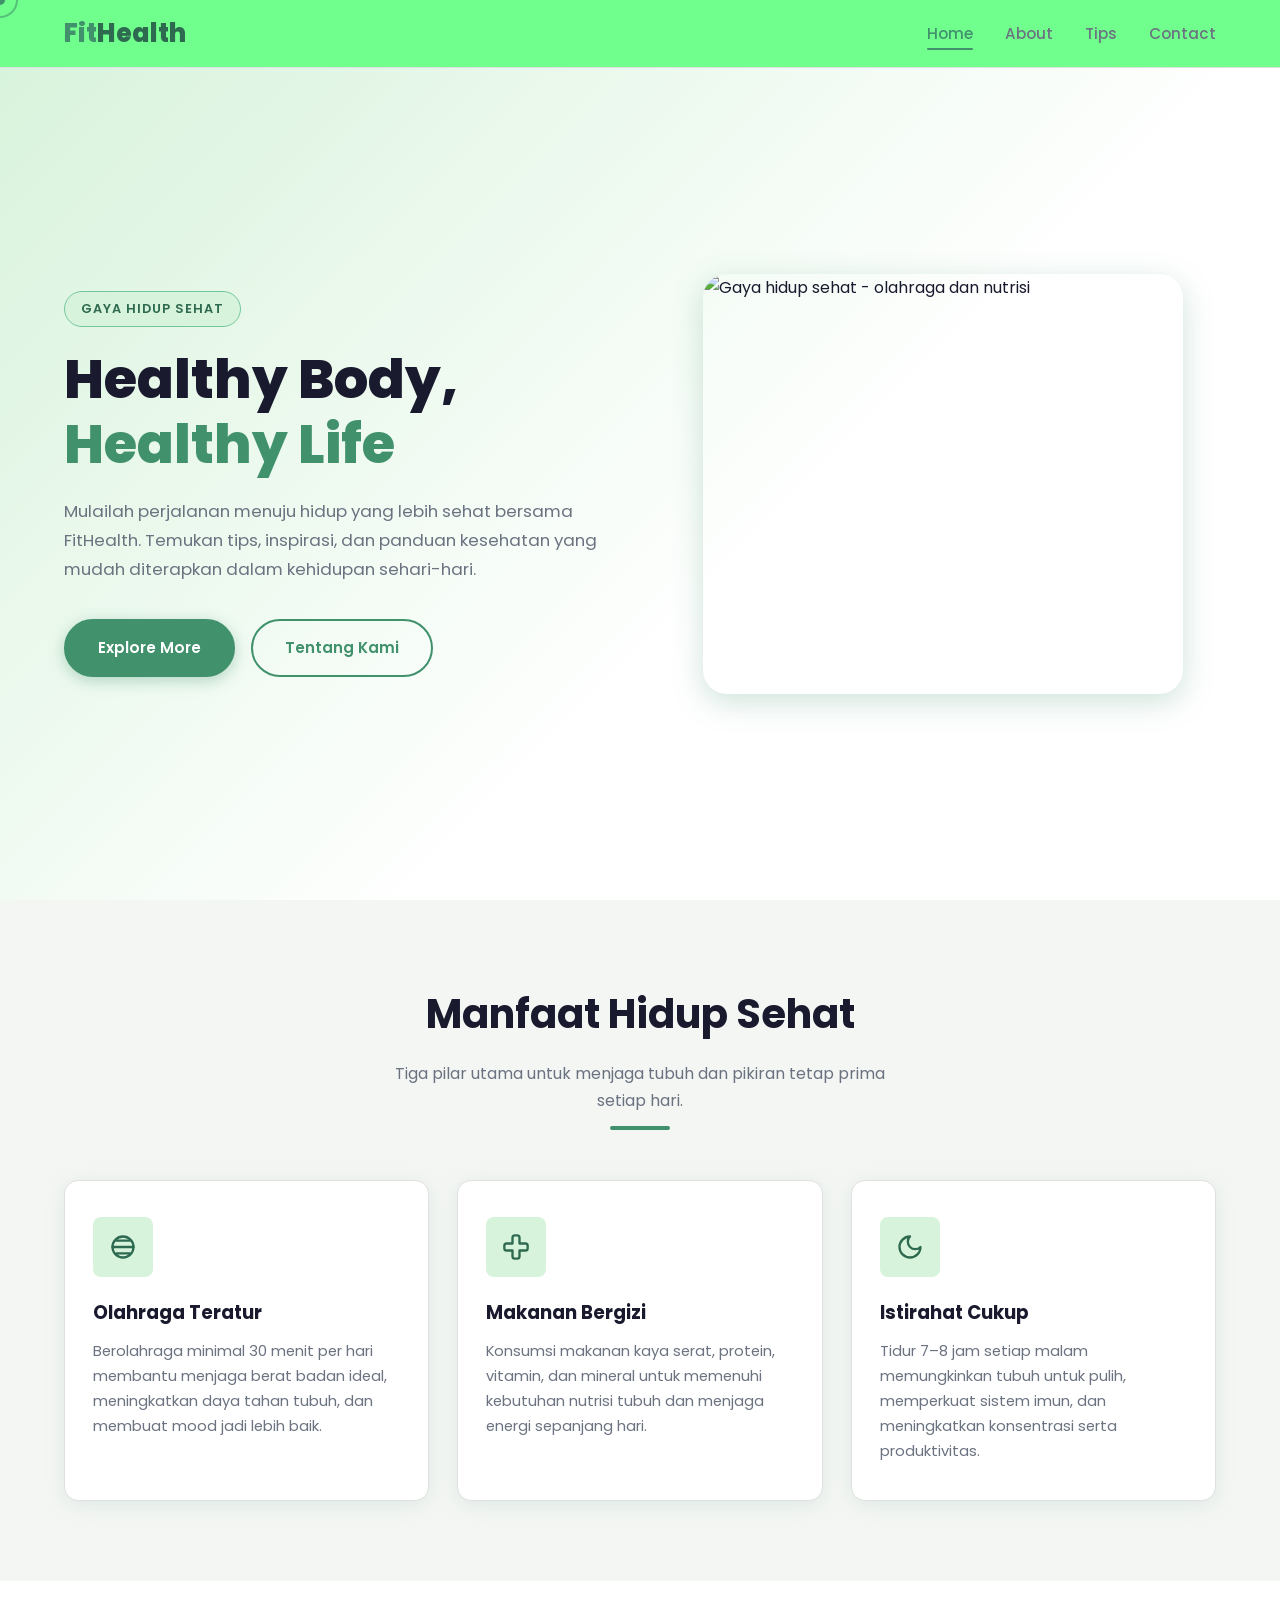
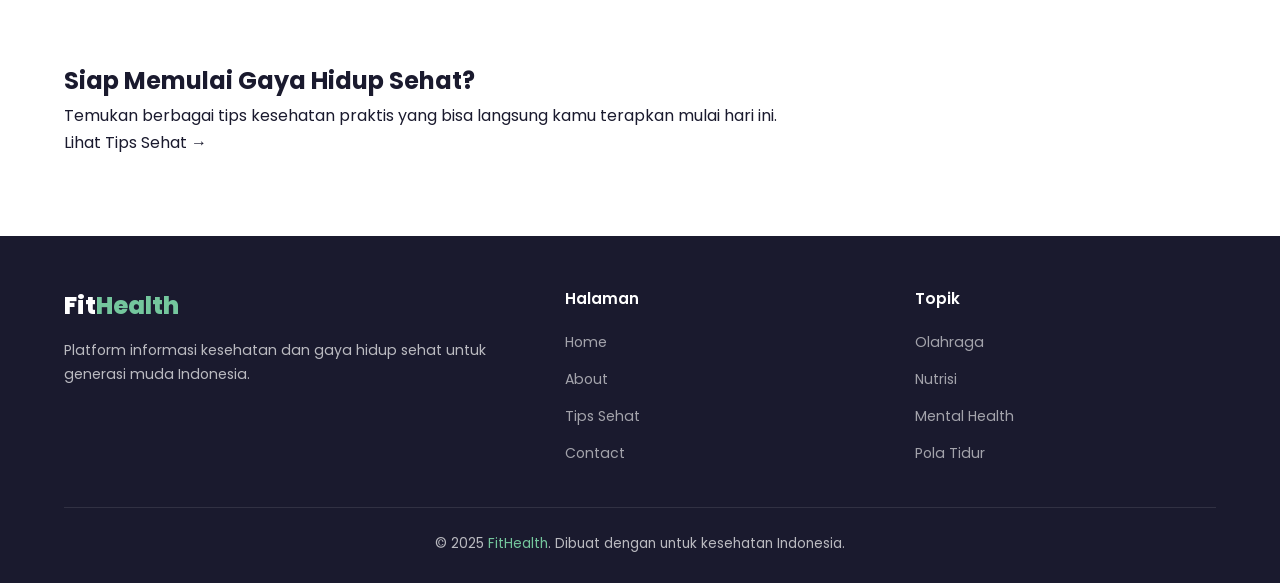
==== commit e9b17bfb: "ganti" ====
--- a/index.html
+++ b/index.html
@@ -12,6 +12,10 @@
 </head>
 <body>
 
+  <div id="cursor-dot" aria-hidden="true"></div>
+  <div id="cursor-ring" aria-hidden="true"></div>
+
+  <!-- ── Navbar ── -->
   <nav class="navbar">
     <a href="index.html" class="navbar-logo">Fit<span>Health</span></a>
     <ul class="navbar-menu">
@@ -21,10 +25,13 @@
       <li><a href="contact.html">Contact</a></li>
     </ul>
     <div class="hamburger" aria-label="Toggle Menu">
-      <span></span><span></span><span></span>
+      <span></span>
+      <span></span>
+      <span></span>
     </div>
   </nav>
 
+  <!-- ── Hero ── -->
   <section class="hero">
     <div class="hero-content">
       <div class="hero-badge">Gaya Hidup Sehat</div>
@@ -43,6 +50,7 @@
     </div>
   </section>
 
+  <!-- ── Benefits ── -->
   <section class="benefits">
     <div class="section-title">
       <h2>Manfaat Hidup Sehat</h2>
@@ -53,7 +61,8 @@
       <div class="card">
         <div class="card-icon">
           <svg xmlns="http://www.w3.org/2000/svg" width="28" height="28" viewBox="0 0 24 24" fill="none" stroke="#2d6a4f" stroke-width="2" stroke-linecap="round" stroke-linejoin="round">
-            <path d="M6.5 6.5h11"/><path d="M6.5 17.5h11"/><path d="M3 12h18"/><circle cx="12" cy="12" r="9"/>
+            <path d="M6.5 6.5h11"/><path d="M6.5 17.5h11"/><path d="M3 12h18"/>
+            <circle cx="12" cy="12" r="9"/>
           </svg>
         </div>
         <h3>Olahraga Teratur</h3>
@@ -80,12 +89,14 @@
     </div>
   </section>
 
+  <!-- ── CTA Banner ── -->
   <section class="cta-banner">
     <h2>Siap Memulai Gaya Hidup Sehat?</h2>
     <p>Temukan berbagai tips kesehatan praktis yang bisa langsung kamu terapkan mulai hari ini.</p>
     <a href="tips.html" class="btn-white">Lihat Tips Sehat →</a>
   </section>
 
+  <!-- ── Footer ── -->
   <footer>
     <div class="footer-top">
       <div class="footer-brand">
--- a/style.css
+++ b/style.css
@@ -30,7 +30,7 @@
   position: sticky;
   top: 0;
   z-index: 1000;
-  background: rgba(255,255,255,0.95);
+  background: rgba(105, 255, 135, 0.95);
   backdrop-filter: blur(10px);
   border-bottom: 1px solid var(--gray-mid);
   padding: 0 5%;
@@ -40,7 +40,7 @@
   height: 68px;
   transition: var(--transition);
 }
-.navbar.scrolled { box-shadow: 0 2px 20px rgba(0,0,0,0.08); }
+.navbar.scrolled { box-shadow: 0 2px 20px rgba(255, 9, 9, 0.08); }
 
 .navbar-logo { font-size:1.6rem; font-weight:800; color:var(--green-main); }
 .navbar-logo span { color:var(--green-dark); }
@@ -75,6 +75,7 @@
 .hero p { font-size:1.05rem; color:var(--gray-text); margin-bottom:36px; }
 .hero-image { flex:1; display:flex; justify-content:center; align-items:center; }
 .hero-illustration { width:100%; max-width:480px; background:linear-gradient(135deg,var(--green-pale),var(--green-light)); border-radius:24px; aspect-ratio:4/3; display:flex; align-items:center; justify-content:center; font-size:8rem; box-shadow:var(--shadow-hover); }
+.hero-photo { width:100%; max-width:480px; height:420px; object-fit:cover; border-radius:24px; box-shadow:var(--shadow-hover); }
 
 /* ── Buttons ── */
 .btn-primary, .btn-outline {
@@ -190,4 +191,31 @@
   .about-stats { grid-template-columns:1fr; }
   .contact-wrapper { grid-template-columns:1fr; padding:50px 5%; gap:36px; }
   .footer-top { grid-template-columns:1fr; gap:28px; }
-}+}
+/* ── Custom Cursor ── */
+* { cursor: none !important; }
+#cursor-dot {
+  position: fixed; pointer-events: none; z-index: 99999;
+  width: 10px; height: 10px; border-radius: 50%;
+  background: var(--green-main);
+  transform: translate(-50%, -50%);
+  transition: width .15s ease, height .15s ease, background .2s ease;
+  will-change: left, top;
+}
+#cursor-ring {
+  position: fixed; pointer-events: none; z-index: 99998;
+  width: 36px; height: 36px; border-radius: 50%;
+  border: 2px solid var(--green-main);
+  transform: translate(-50%, -50%);
+  opacity: 0.55;
+  transition: width .2s ease, height .2s ease, opacity .2s ease, border-color .2s ease;
+  will-change: left, top;
+}
+#cursor-dot.cur-hover  { width: 16px; height: 16px; background: var(--green-dark); }
+#cursor-ring.cur-hover { width: 52px; height: 52px; opacity: 0.3; border-color: var(--green-dark); }
+#cursor-dot.cur-click  { width: 7px;  height: 7px; }
+#cursor-ring.cur-click { width: 22px; height: 22px; opacity: 0.9; }
+@media (hover: none) and (pointer: coarse) {
+  * { cursor: auto !important; }
+  #cursor-dot, #cursor-ring { display: none; }
+} 
